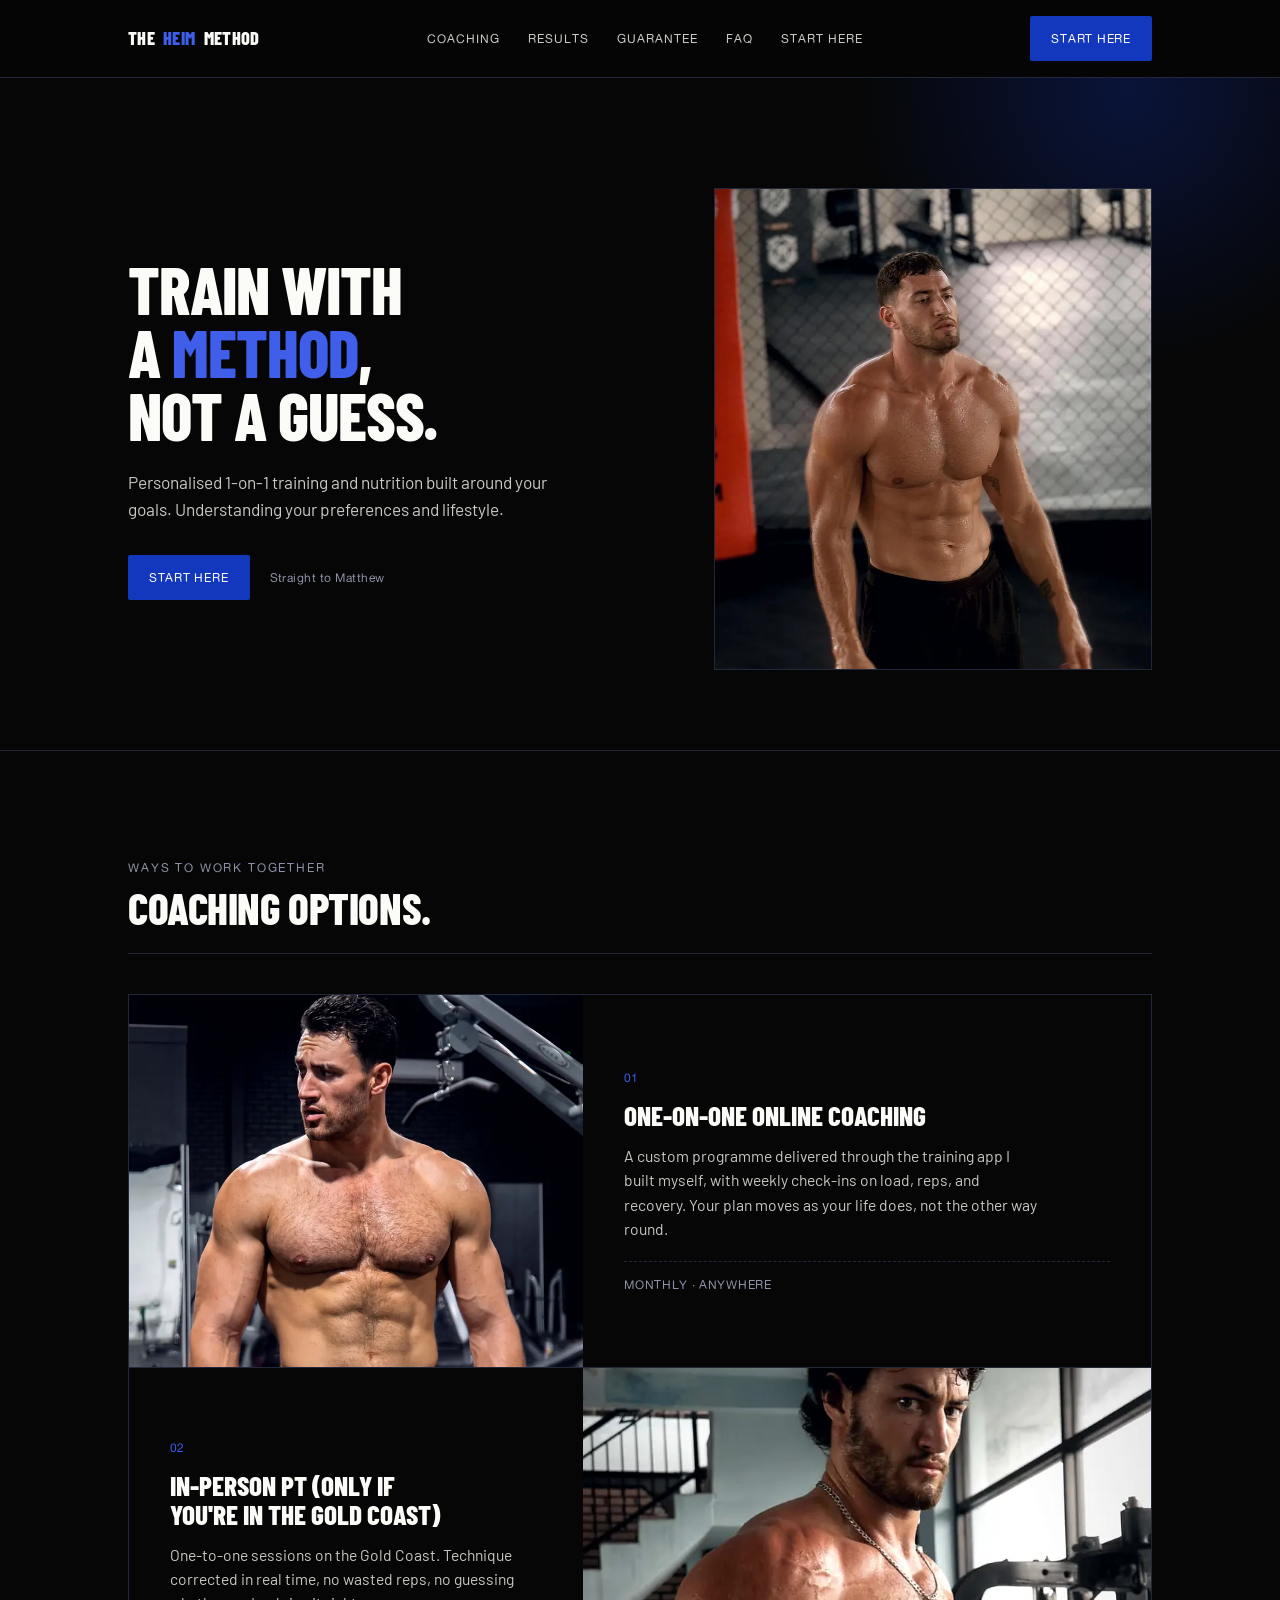
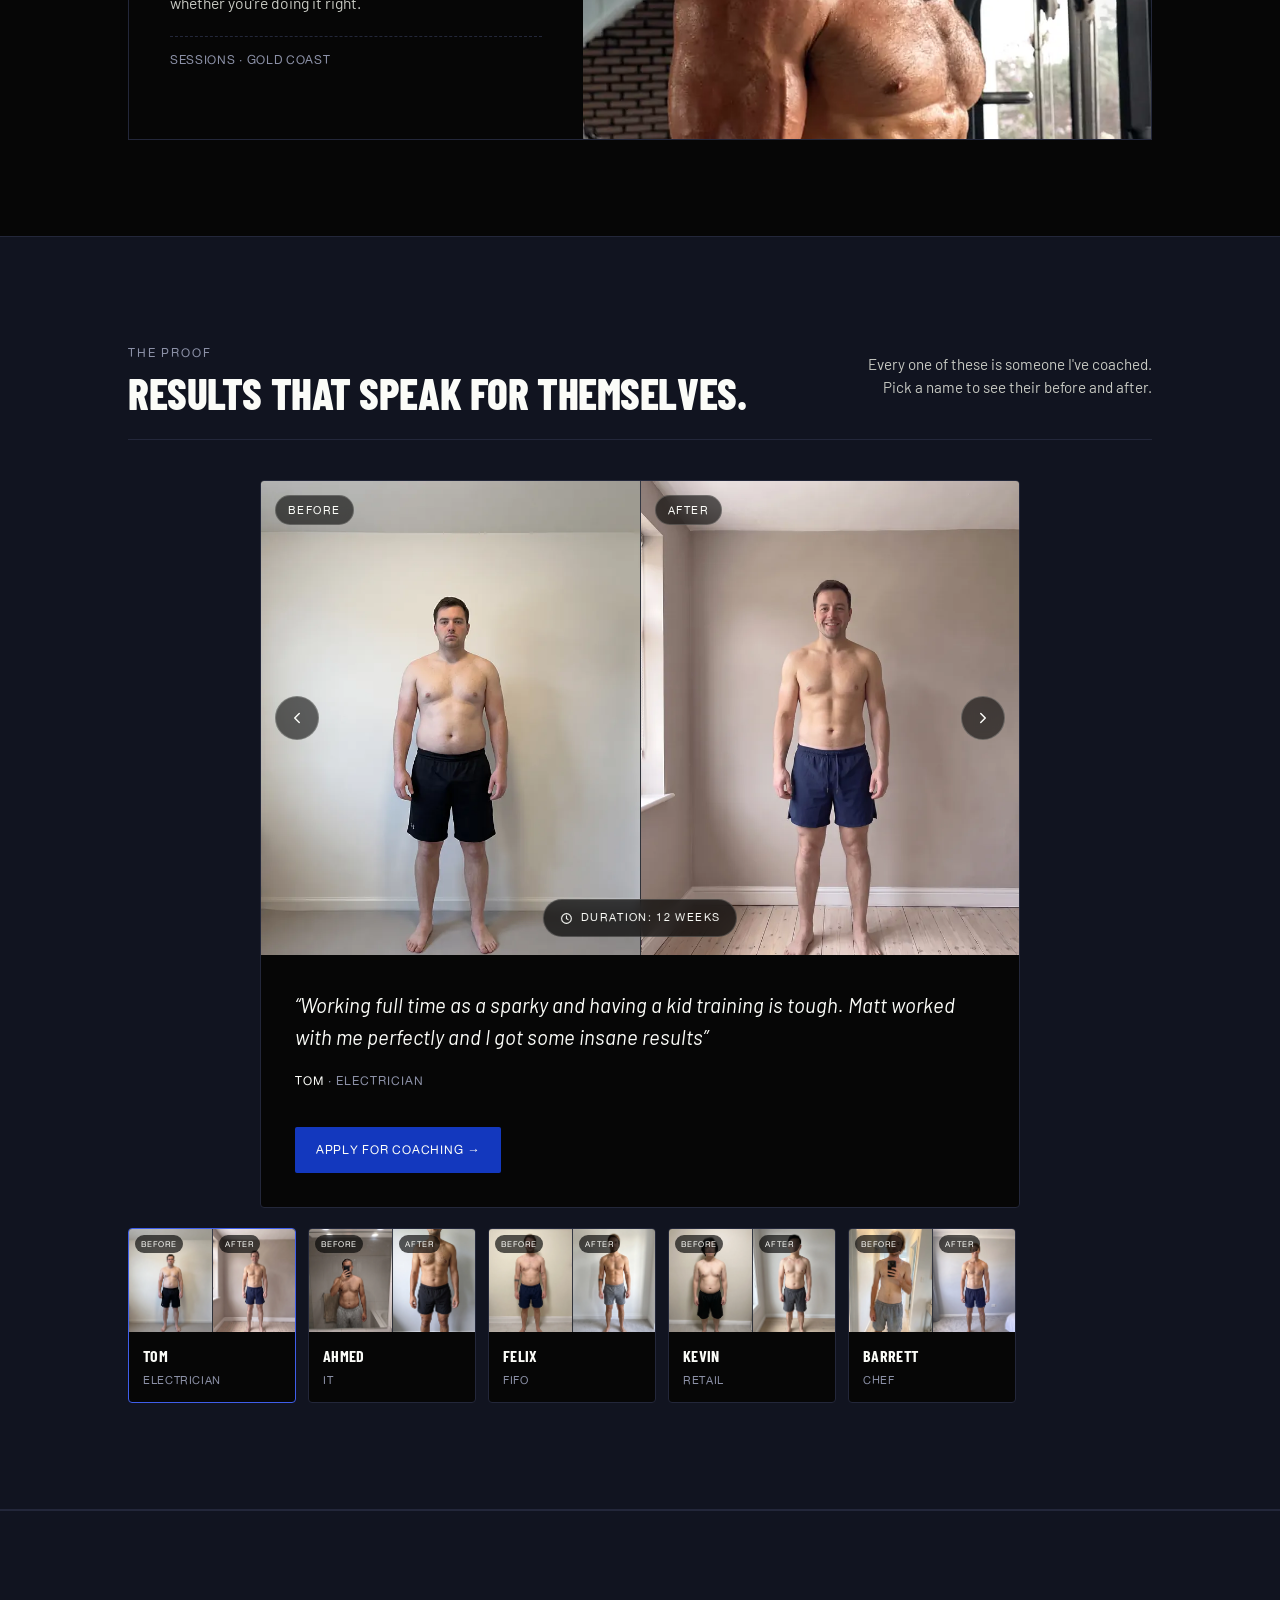
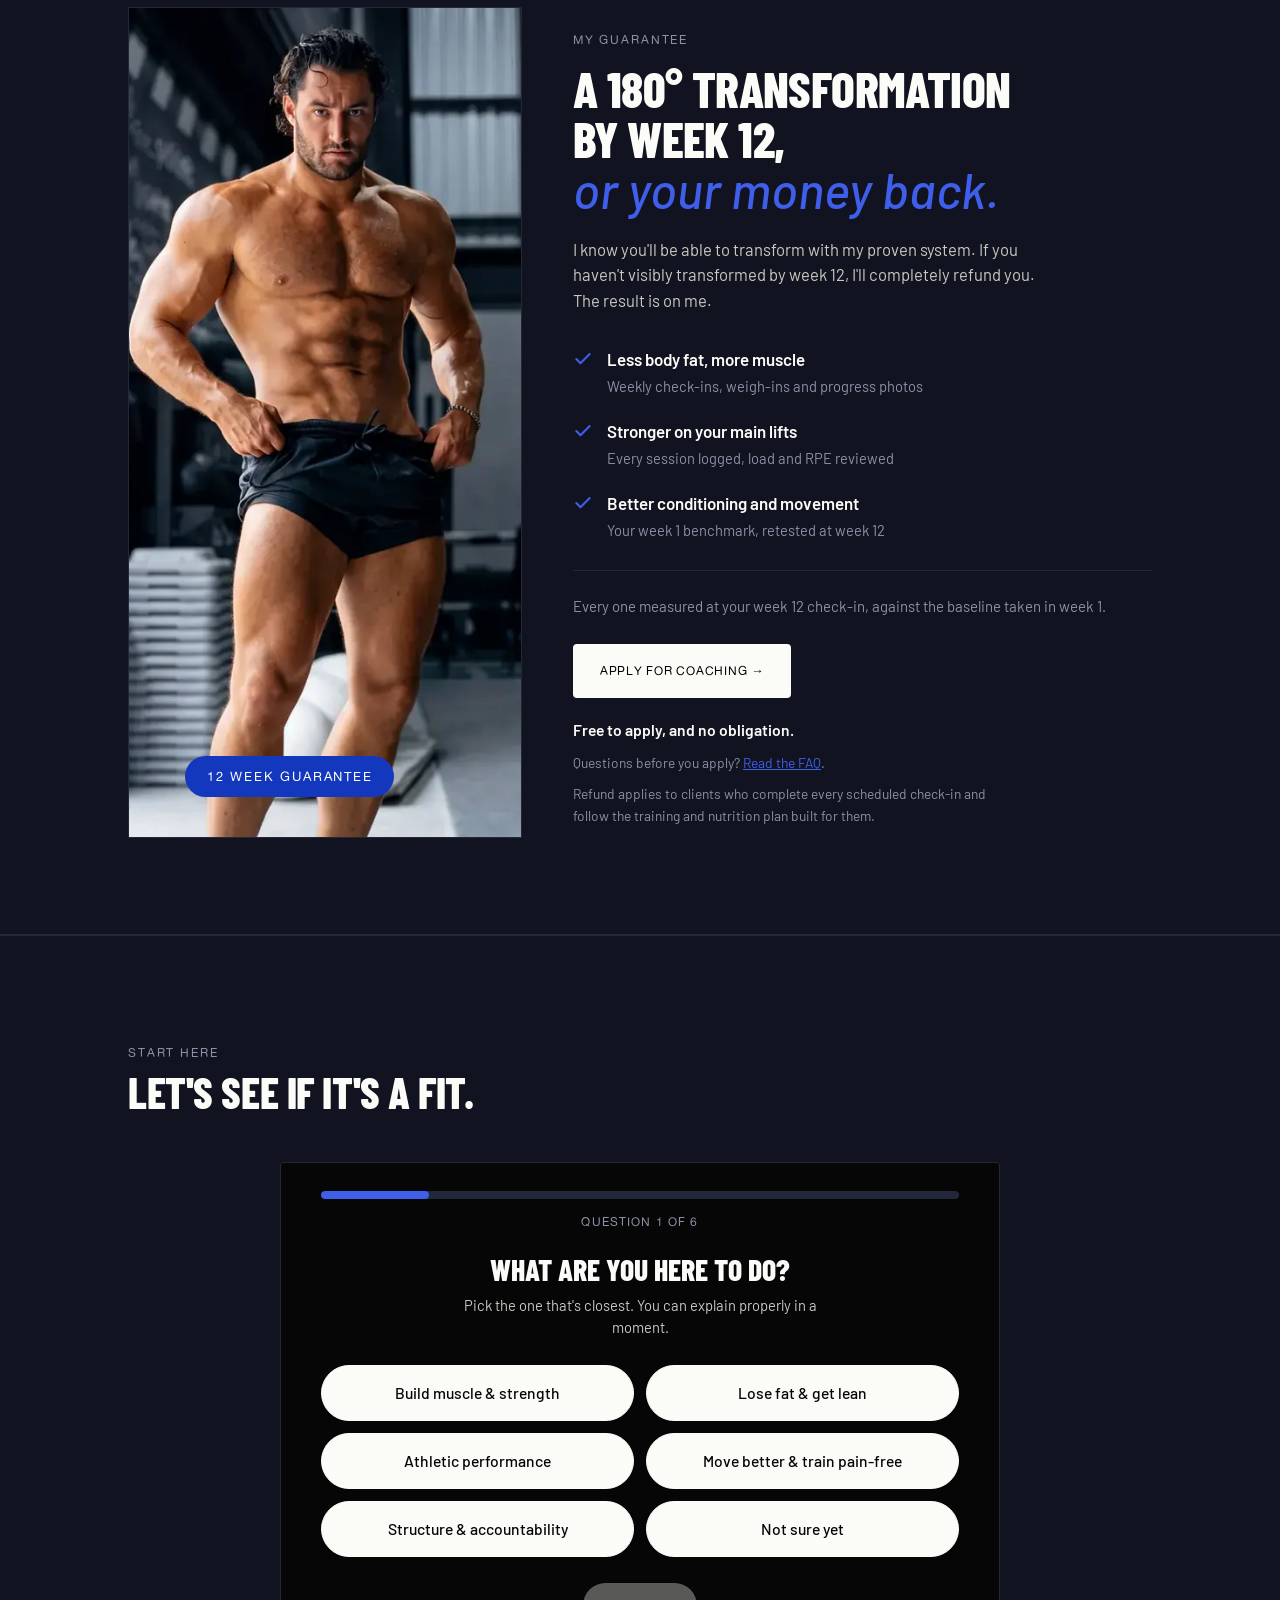
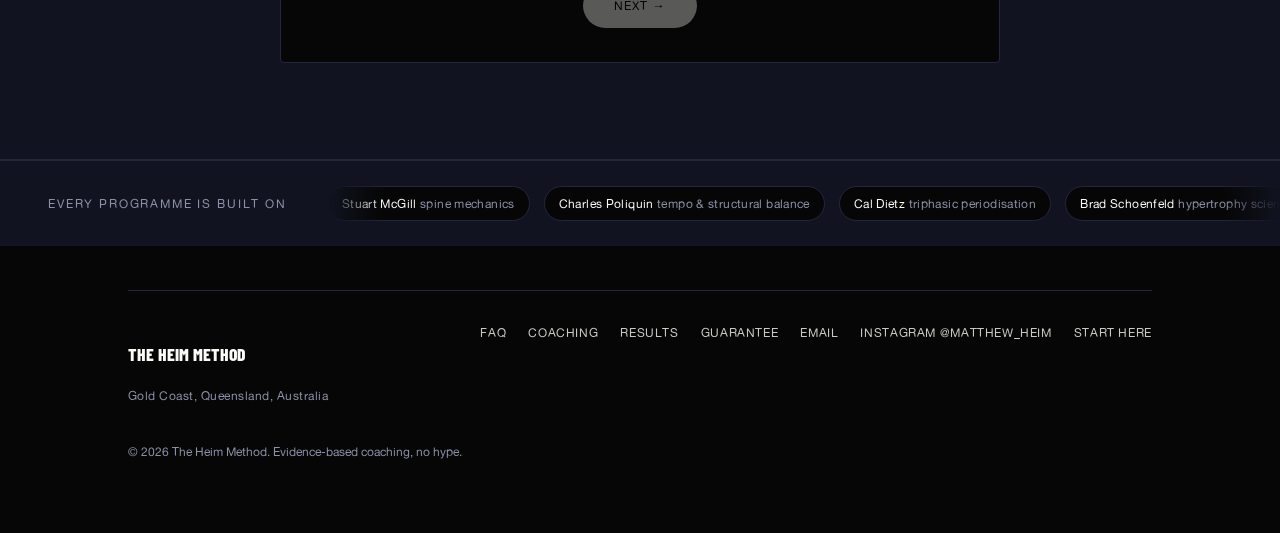
==== index.html @ b7968f66 "Rewrite the results section note in plainer language" ====
<!doctype html>
<html lang="en-AU">
<head>
<meta charset="utf-8">
<meta name="viewport" content="width=device-width, initial-scale=1">
<title>The Heim Method | Evidence-Based Coaching, Gold Coast</title>
<meta name="description" content="Evidence-based online and in-person personal training with Matthew Heim in Gold Coast, Queensland. Coaching for Australia and New Zealand. One-on-one coaching, in-person PT, and standalone training programmes.">
<meta name="color-scheme" content="dark">
<link rel="preconnect" href="https://fonts.googleapis.com">
<link rel="preconnect" href="https://fonts.gstatic.com" crossorigin>
<link href="https://fonts.googleapis.com/css2?family=Barlow:ital,wght@0,400;0,500;0,600;1,400;1,500&family=Barlow+Condensed:wght@600;700;800&display=swap" rel="stylesheet">
<link rel="preload" href="fonts/AlteHaasGrotesk-Regular.woff2" as="font" type="font/woff2" crossorigin>
<link rel="stylesheet" href="styles.css?v=3">
</head>
<body>

<header class="site-header">
  <div class="wrap">
    <a class="brand" href="#top">THE <span class="dot">HEIM</span> METHOD</a>
    <nav class="primary-nav">
      <a href="#coaching">Coaching</a>
      <a href="#results">Results</a>
      <a href="#guarantee">Guarantee</a>
      <a href="faq.html">FAQ</a>
      <a href="#start-here">Start Here</a>
    </nav>
    <a class="btn btn-primary header-cta" href="#start-here">Start Here</a>
  </div>
</header>

<main id="top">

  <section class="hero">
    <div class="wrap hero-grid">
      <div class="hero-copy">
        <h1>Train with a <em>method</em>, not a guess.</h1>
        <p class="hero-sub">Personalised 1-on-1 training and nutrition built around your goals. Understanding your preferences and lifestyle.</p>
        <div class="hero-actions">
          <a class="btn btn-primary" href="#start-here">Start Here</a>
          <span class="hero-meta">Straight to Matthew</span>
        </div>
      </div>
      <div class="hero-media">
        <picture>
          <source media="(max-width:860px)" srcset="img/shot1-tall.webp">
          <img src="img/shot1-wide.webp" alt="Matthew Heim standing inside the MMA cage at his Gold Coast gym" width="1600" height="900" fetchpriority="high">
        </picture>
      </div>
    </div>
  </section>

  <section id="coaching">
    <div class="wrap">
      <div class="section-head">
        <div>
          <p class="eyebrow">Ways to work together</p>
          <h2>Coaching options.</h2>
        </div>
      </div>
      <div class="split-rows">
        <article class="split">
          <div class="split-media">
            <img src="img/shot3-portrait.webp" alt="Matthew Heim resting between sets beside a cable machine" width="760" height="950" loading="lazy">
          </div>
          <div class="split-copy">
            <span class="num">01</span>
            <h3>One-on-one online coaching</h3>
            <p>A custom programme delivered through the training app I built myself, with weekly check-ins on load, reps, and recovery. Your plan moves as your life does, not the other way round.</p>
            <span class="tag">Monthly · Anywhere</span>
          </div>
        </article>
        <article class="split flip">
          <div class="split-media">
            <img src="img/shot5-portrait.webp" alt="Matthew Heim holding a loaded EZ bar beside the gym window" width="760" height="950" loading="lazy">
          </div>
          <div class="split-copy">
            <span class="num">02</span>
            <h3>In-person PT (only if you're in the Gold Coast)</h3>
            <p>One-to-one sessions on the Gold Coast. Technique corrected in real time, no wasted reps, no guessing whether you're doing it right.</p>
            <span class="tag">Sessions · Gold Coast</span>
          </div>
        </article>
      </div>
    </div>
  </section>

  <section class="results" id="results">
    <div class="wrap">
      <div class="section-head">
        <div>
          <p class="eyebrow">The proof</p>
          <h2>Results that speak for themselves.</h2>
        </div>
        <p class="section-note">Every one of these is someone I've coached. Pick a name to see their before and after.</p>
      </div>

      <div class="transform-shell">
        <div class="ba-stage">
          <button type="button" class="carousel-btn prev" id="tPrev" aria-label="Previous client">
            <svg viewBox="0 0 24 24" fill="none" stroke="currentColor" stroke-width="2" stroke-linecap="round" stroke-linejoin="round" aria-hidden="true"><polyline points="15 18 9 12 15 6"></polyline></svg>
          </button>
          <div class="ba-pair">
            <div class="ba-half">
              <span class="ba-label">Before</span>
              <img id="tBefore" alt="" hidden>
              <div class="ba-empty" id="tBeforeEmpty"><strong>Before</strong><span>Photo to be added</span></div>
            </div>
            <div class="ba-half">
              <span class="ba-label">After</span>
              <img id="tAfter" alt="" hidden>
              <div class="ba-empty" id="tAfterEmpty"><strong>After</strong><span>Photo to be added</span></div>
            </div>
          </div>
          <span class="duration-pill" id="tDuration">
            <svg viewBox="0 0 24 24" fill="none" stroke="currentColor" stroke-width="2" stroke-linecap="round" stroke-linejoin="round" aria-hidden="true"><circle cx="12" cy="12" r="9"></circle><polyline points="12 7 12 12 15 14"></polyline></svg>
            <span id="tDurationText">Duration:</span>
          </span>
          <button type="button" class="carousel-btn next" id="tNext" aria-label="Next client">
            <svg viewBox="0 0 24 24" fill="none" stroke="currentColor" stroke-width="2" stroke-linecap="round" stroke-linejoin="round" aria-hidden="true"><polyline points="9 18 15 12 9 6"></polyline></svg>
          </button>
        </div>
        <div class="transform-body">
          <p class="transform-quote" id="tQuote">Client testimonial to be added.</p>
          <p class="transform-attr" id="tAttr"><b>Client name</b> · Occupation</p>
          <a class="btn btn-primary" href="#start-here">Apply for coaching →</a>
        </div>
      </div>

      <div class="thumb-strip" id="thumbStrip" role="tablist" aria-label="Client transformations"></div>
    </div>
  </section>

  <section class="guarantee" id="guarantee">
    <div class="wrap">
      <div class="split g-split">
      <div class="split-media g-media">
        <img src="img/shot4-portrait.webp" alt="Matthew Heim on the training floor of a warehouse gym" width="760" height="950" loading="lazy">
        <span class="band-pill">12 Week Guarantee</span>
      </div>
      <div class="g-inner">
        <p class="eyebrow">My guarantee</p>
        <h2 class="g-head">A 180° transformation by week 12,<br><em>or your money back.</em></h2>
        <p class="g-body">I know you'll be able to transform with my proven system. If you haven't visibly transformed by week 12, I'll completely refund you. The result is on me.</p>

        <ul class="tick-list">
          <li>
            <svg viewBox="0 0 24 24" fill="none" stroke="currentColor" stroke-width="2.5" stroke-linecap="round" stroke-linejoin="round" aria-hidden="true"><polyline points="20 6 9 17 4 12"></polyline></svg>
            <div>
              <strong>Less body fat, more muscle</strong>
              <span>Weekly check-ins, weigh-ins and progress photos</span>
            </div>
          </li>
          <li>
            <svg viewBox="0 0 24 24" fill="none" stroke="currentColor" stroke-width="2.5" stroke-linecap="round" stroke-linejoin="round" aria-hidden="true"><polyline points="20 6 9 17 4 12"></polyline></svg>
            <div>
              <strong>Stronger on your main lifts</strong>
              <span>Every session logged, load and RPE reviewed</span>
            </div>
          </li>
          <li>
            <svg viewBox="0 0 24 24" fill="none" stroke="currentColor" stroke-width="2.5" stroke-linecap="round" stroke-linejoin="round" aria-hidden="true"><polyline points="20 6 9 17 4 12"></polyline></svg>
            <div>
              <strong>Better conditioning and movement</strong>
              <span>Your week 1 benchmark, retested at week 12</span>
            </div>
          </li>
        </ul>

        <p class="g-note">Every one measured at your week 12 check-in, against the baseline taken in week 1.</p>

        <a class="btn g-cta" href="#start-here">Apply for coaching →</a>

        <p class="g-free">Free to apply, and no obligation.</p>
        <p class="g-fine">Questions before you apply? <a href="faq.html" style="color:var(--blue-bright);">Read the FAQ</a>.</p>
        <p class="g-fine">Refund applies to clients who complete every scheduled check-in and follow the training and nutrition plan built for them.</p>
      </div>
      </div>
    </div>
  </section>

  <section class="intake" id="start-here">
    <div class="wrap">
      <div class="section-head" style="border-bottom:none;margin-bottom:24px;">
        <div>
          <p class="eyebrow">Start Here</p>
          <h2>Let's see if it's a fit.</h2>
        </div>
      </div>

      <div class="funnel-shell">
        <div class="funnel-top">
          <div class="funnel-bar"><i id="funnelBar"></i></div>
          <p class="funnel-count" id="funnelCount">Question 1 of 6</p>
        </div>

        <form id="intake-form" novalidate>

          <div class="fstep" data-step="1">
            <h3>What are you here to do?</h3>
            <p class="hint">Pick the one that's closest. You can explain properly in a moment.</p>
            <div class="opt-grid">
              <label class="opt"><input type="radio" name="Goal" value="Build muscle &amp; strength" required><span>Build muscle &amp; strength</span></label>
              <label class="opt"><input type="radio" name="Goal" value="Lose fat &amp; get lean"><span>Lose fat &amp; get lean</span></label>
              <label class="opt"><input type="radio" name="Goal" value="Athletic performance (MMA, BJJ, sport)"><span>Athletic performance</span></label>
              <label class="opt"><input type="radio" name="Goal" value="Move better &amp; train pain-free"><span>Move better &amp; train pain-free</span></label>
              <label class="opt"><input type="radio" name="Goal" value="Structure &amp; accountability"><span>Structure &amp; accountability</span></label>
              <label class="opt"><input type="radio" name="Goal" value="Not sure yet"><span>Not sure yet</span></label>
            </div>
          </div>

          <div class="fstep" data-step="2" hidden>
            <h3>How old are you?</h3>
            <p class="hint">This changes how recovery and load progression get programmed.</p>
            <div class="opt-grid">
              <label class="opt"><input type="radio" name="Age" value="18-25" required><span>18-25</span></label>
              <label class="opt"><input type="radio" name="Age" value="25-34"><span>25-34</span></label>
              <label class="opt"><input type="radio" name="Age" value="35+"><span>35+</span></label>
            </div>
          </div>

          <div class="fstep" data-step="3" hidden>
            <h3>How do you identify?</h3>
            <p class="hint">Used for programming and nutrition targets only.</p>
            <div class="opt-grid">
              <label class="opt"><input type="radio" name="Identify" value="Male" required><span>Male</span></label>
              <label class="opt"><input type="radio" name="Identify" value="Female"><span>Female</span></label>
              <label class="opt"><input type="radio" name="Identify" value="Prefer not to say"><span>Prefer not to say</span></label>
            </div>
          </div>


          <div class="fstep" data-step="4" hidden>
            <h3>How many days a week can you realistically train?</h3>
            <p class="hint">Be honest, not aspirational. The programme gets built around this number.</p>
            <div class="opt-grid">
              <label class="opt"><input type="radio" name="Training days" value="2 days" required><span>2 days</span></label>
              <label class="opt"><input type="radio" name="Training days" value="3 days"><span>3 days</span></label>
              <label class="opt"><input type="radio" name="Training days" value="4 days"><span>4 days</span></label>
              <label class="opt"><input type="radio" name="Training days" value="5+ days"><span>5+ days</span></label>
            </div>
          </div>


          <div class="fstep" data-step="5" hidden>
            <h3>What are you ready to commit, and what might get in the way?</h3>
            <p class="hint">Optional. Skip it if you'd rather talk it through.</p>
            <textarea name="Commitment" id="commitment" placeholder="Time you can give it, what's derailed you before, work or family constraints."></textarea>
          </div>

          <div class="fstep" data-step="6" hidden>
            <h3>Where do I send it?</h3>
            <p class="hint">Straight to Matthew. Nowhere else, no list, no automation.</p>
            <div class="f-field">
              <label for="fullName">Full name</label>
              <input type="text" id="fullName" name="Full name" autocomplete="name" placeholder="Jane Smith" required>
            </div>
            <div class="f-field">
              <label for="email">Email</label>
              <input type="email" id="email" name="Email" autocomplete="email" placeholder="jane@email.com" required>
            </div>
            <div class="f-field">
              <label for="phone">Phone</label>
              <div class="phone-row">
                <select id="dialCode" name="Dial code" aria-label="Country dialling code">
                  <option value="+61" selected>🇦🇺 +61</option>
                  <option value="+64">🇳🇿 +64</option>
                  <option value="+other">Other</option>
                </select>
                <input type="tel" id="phone" name="Phone" autocomplete="tel" placeholder="4xx xxx xxx" required>
              </div>
            </div>
            <div class="f-field">
              <label for="country">Country</label>
              <select id="country" name="Country" required>
                <option value="Australia" selected>Australia</option>
                <option value="New Zealand">New Zealand</option>
                <option value="Other">Other</option>
              </select>
            </div>
            <div class="f-field">
              <label for="instagram">Instagram handle <span style="text-transform:none;letter-spacing:0;font-family:var(--font-body);">(optional)</span></label>
              <input type="text" id="instagram" name="Instagram" placeholder="@yourhandle">
            </div>
          </div>

          <div class="funnel-nav">
            <button type="button" class="fbtn fbtn-back" id="prevBtn" hidden>← Back</button>
            <button type="button" class="fbtn fbtn-next" id="nextBtn" disabled>Next →</button>
            <button type="submit" class="fbtn fbtn-next" id="submitBtn" hidden>Send application</button>
          </div>
        </form>

        <div id="confirm" hidden>
          <div class="confirm-box">
            <h3>Almost done.</h3>
            <p>Your email app should be opening now, addressed to Matthew with everything filled in, so just hit send. If nothing opened, copy your answers below and send them by email or Instagram DM instead.</p>
            <textarea id="confirmText" readonly></textarea>
            <a class="btn btn-primary" href="#" id="mailtoRetry">Open email app</a>
            <button type="button" class="btn btn-ghost" id="copyBtn">Copy answers</button>
            <span class="copy-status" id="copyStatus"></span>
          </div>
        </div>
      </div>
    </div>
  </section>

</main>

<div class="method-band" id="method">
  <div class="method-band-inner">
    <p class="eyebrow">Every programme is built on</p>
    <div class="marquee">
      <div class="marquee-track" id="marqueeTrack">
        <span class="pill">Stuart McGill <span>spine mechanics</span></span>
        <span class="pill">Charles Poliquin <span>tempo &amp; structural balance</span></span>
        <span class="pill">Cal Dietz <span>triphasic periodisation</span></span>
        <span class="pill">Brad Schoenfeld <span>hypertrophy science</span></span>
        <span class="pill">Mike Israetel <span>volume landmarks</span></span>
        <span class="pill">Eric Helms <span>RPE prescription</span></span>
        <span class="pill">Ben Patrick / ATG <span>knee &amp; joint health</span></span>
        <span class="pill">Zatsiorsky &amp; Bompa <span>periodisation theory</span></span>
      </div>
    </div>
  </div>
</div>

<footer>
  <div class="wrap">
    <div class="footer-grid">
      <div>
        <p class="footer-brand">The Heim Method</p>
        <p class="hero-meta" style="margin-top:8px;">Gold Coast, Queensland, Australia</p>
      </div>
      <div class="footer-links">
        <a href="faq.html">FAQ</a>
        <a href="#coaching">Coaching</a>
        <a href="#results">Results</a>
        <a href="#guarantee">Guarantee</a>
        <a href="mailto:theheimmethod@gmail.com">Email</a>
        <a href="https://instagram.com/matthew_heim" target="_blank" rel="noopener">Instagram @matthew_heim</a>
        <a href="#start-here">Start Here</a>
      </div>
    </div>
    <p class="footer-fine">© <span id="year"></span> The Heim Method. Evidence-based coaching, no hype.</p>
  </div>
</footer>

<script>
  document.getElementById('year').textContent = new Date().getFullYear();

  // duplicate marquee content once for a seamless loop
  (function(){
    var track = document.getElementById('marqueeTrack');
    if(track){ track.innerHTML += track.innerHTML; }
  })();

  /* ============================================================
     CLIENT TRANSFORMATIONS
     ------------------------------------------------------------
     To add a client: fill in the fields below.
       before / after : path to the image, e.g. "img/mitch-before.jpg"
       name           : first name
       role           : their occupation, e.g. "Electrician"
       duration       : e.g. "12 weeks"
       quote          : the client's own words (leave "" if none yet)
     Leave before/after as "" and the slot shows a placeholder.
     ============================================================ */
  // Real clients, real words. Quotes are reproduced exactly as each client gave them;
  // do not rewrite, tidy or embellish them.

  var CLIENTS = [
    { name:"Tom", role:"Electrician", duration:"12 weeks",
      quote:"Working full time as a sparky and having a kid training is tough. Matt worked with me perfectly and I got some insane results",
      before:"img/client1-before.webp", after:"img/client1-after.webp" },
    { name:"Ahmed", role:"IT", duration:"16 weeks",
      quote:"Being across the world didn't stop Matt from helping me achieve my results. The check in's were absolutely incredible and helped me so much",
      before:"img/client2-before.webp", after:"img/client2-after.webp" },
    { name:"Felix", role:"FIFO", duration:"8 weeks",
      quote:"I wanted to get ready for summer and even though I work in FIFO was able to transform enough that I'm proud of. Highly recommend",
      before:"img/client3-before.webp", after:"img/client3-after.webp" },
    { name:"Kevin", role:"Retail", duration:"12 weeks",
      quote:"Working with Matt was enjoyable and easy. He kept me on track with his daily check ins. Recommend him!",
      before:"img/client4-before.webp", after:"img/client4-after.webp" },
    { name:"Barrett", role:"Chef", duration:"24 weeks",
      quote:"I've never felt like someone could relate so well. At nearly 200cm, gaining weight for me was difficult. Matt knows this and helped plan my diet and training around this. The results speak for itself. AWESOME!",
      before:"img/client5-before.webp", after:"img/client5-after.webp" }
  ];

  (function(){
    var idx = 0;
    var beforeImg = document.getElementById('tBefore');
    var afterImg = document.getElementById('tAfter');
    var beforeEmpty = document.getElementById('tBeforeEmpty');
    var afterEmpty = document.getElementById('tAfterEmpty');
    var durationText = document.getElementById('tDurationText');
    var quoteEl = document.getElementById('tQuote');
    var attrEl = document.getElementById('tAttr');
    var strip = document.getElementById('thumbStrip');

    function setHalf(img, empty, src, alt){
      if(src){
        img.src = src; img.alt = alt; img.hidden = false; empty.hidden = true;
      } else {
        img.removeAttribute('src'); img.hidden = true; empty.hidden = false;
      }
    }

    var durationPill = document.getElementById('tDuration');

    function render(){
      var c = CLIENTS[idx];
      var who = c.name || ('Client ' + (idx + 1));
      var span = c.duration ? ' after ' + c.duration + ' of coaching' : ' after coaching';
      setHalf(beforeImg, beforeEmpty, c.before, who + ' before starting with The Heim Method');
      setHalf(afterImg, afterEmpty, c.after, who + span);

      // anything not filled in yet simply doesn't render
      durationPill.hidden = !c.duration;
      if(c.duration){ durationText.textContent = 'Duration: ' + c.duration; }

      quoteEl.hidden = !c.quote;
      if(c.quote){ quoteEl.textContent = '“' + c.quote + '”'; }

      attrEl.hidden = !(c.name || c.role);
      if(c.name || c.role){
        attrEl.innerHTML = c.name ? '<b>' + c.name + '</b>' + (c.role ? ' · ' + c.role : '') : c.role;
      }

      Array.prototype.forEach.call(strip.children, function(el, i){
        el.setAttribute('aria-selected', i === idx ? 'true' : 'false');
      });
    }

    function buildStrip(){
      CLIENTS.forEach(function(c, i){
        var b = document.createElement('button');
        b.type = 'button';
        b.className = 'thumb';
        b.setAttribute('role','tab');
        b.setAttribute('aria-selected', i === 0 ? 'true' : 'false');
        b.setAttribute('aria-label', 'See ' + (c.name || ('client ' + (i + 1))) + "'s before and after");
        var lazy = ' loading="lazy" width="700" height="875"';
        var beforeInner = c.before ? '<img src="' + c.before + '" alt=""' + lazy + '>' : '';
        var afterInner = c.after ? '<img src="' + c.after + '" alt=""' + lazy + '>' : '';
        b.innerHTML =
          '<div class="thumb-pair">' +
            '<div class="thumb-half"><span class="thumb-tag">Before</span>' + beforeInner + '</div>' +
            '<div class="thumb-half"><span class="thumb-tag">After</span>' + afterInner + '</div>' +
          '</div>' +
          '<div class="thumb-meta">' +
            '<div class="thumb-name">' + (c.name || String(i + 1).padStart(2, '0')) + '</div>' +
            (c.role ? '<div class="thumb-role">' + c.role + '</div>' : '') +
          '</div>';
        b.addEventListener('click', function(){ idx = i; render(); });
        strip.appendChild(b);
      });
    }

    document.getElementById('tPrev').addEventListener('click', function(){
      idx = (idx - 1 + CLIENTS.length) % CLIENTS.length; render();
    });
    document.getElementById('tNext').addEventListener('click', function(){
      idx = (idx + 1) % CLIENTS.length; render();
    });

    buildStrip();
    render();
  })();

  /* ---------------- multi-step funnel form ---------------- */
  var form = document.getElementById('intake-form');
  var steps = Array.prototype.slice.call(form.querySelectorAll('.fstep'));
  var totalSteps = steps.length;
  var current = 1;

  var prevBtn = document.getElementById('prevBtn');
  var nextBtn = document.getElementById('nextBtn');
  var submitBtn = document.getElementById('submitBtn');
  var bar = document.getElementById('funnelBar');
  var countEl = document.getElementById('funnelCount');

  function currentStepEl(){ return steps[current - 1]; }

  function stepAnswered(){
    var el = currentStepEl();
    var radios = el.querySelectorAll('input[type="radio"]');
    if(radios.length){
      return Array.prototype.some.call(radios, function(r){ return r.checked; });
    }
    var required = el.querySelectorAll('[required]');
    for(var i = 0; i < required.length; i++){
      if(!required[i].value.trim()) return false;
    }
    return true;
  }

  function syncButtons(){
    var ok = stepAnswered();
    nextBtn.disabled = !ok;
    submitBtn.disabled = !ok;
  }

  function renderStep(){
    steps.forEach(function(s){
      s.hidden = parseInt(s.getAttribute('data-step'), 10) !== current;
    });
    bar.style.width = Math.round((current / totalSteps) * 100) + '%';
    countEl.textContent = 'Question ' + current + ' of ' + totalSteps;
    prevBtn.hidden = current === 1;
    nextBtn.hidden = current === totalSteps;
    submitBtn.hidden = current !== totalSteps;
    syncButtons();
  }

  form.addEventListener('change', syncButtons);
  form.addEventListener('input', syncButtons);

  // the step animation needs to know which way we're travelling, so forward and
  // back enter from opposite sides instead of every step arriving identically
  function go(delta){
    form.classList.toggle('is-back', delta < 0);
    current += delta;
    renderStep();
  }

  nextBtn.addEventListener('click', function(){
    if(!stepAnswered()) return;
    if(current < totalSteps){ go(1); }
  });

  prevBtn.addEventListener('click', function(){
    if(current > 1){ go(-1); }
  });

  function buildSummary(){
    var fd = new FormData(form);
    var lines = [];
    fd.forEach(function(value, key){
      if(String(value).trim() === '') return;
      lines.push(key + ': ' + value);
    });
    return lines.join('\n');
  }

  function buildMailto(){
    var name = document.getElementById('fullName').value || 'New applicant';
    var subject = 'Start Here application: ' + name;
    var body = buildSummary();
    return 'mailto:theheimmethod@gmail.com?subject=' + encodeURIComponent(subject) + '&body=' + encodeURIComponent(body);
  }

  form.addEventListener('submit', function(e){
    e.preventDefault();
    if(!stepAnswered()) return;

    var mailtoUrl = buildMailto();
    document.getElementById('confirmText').value = buildSummary();
    document.getElementById('mailtoRetry').setAttribute('href', mailtoUrl);
    document.getElementById('confirm').hidden = false;
    window.location.href = mailtoUrl;
    document.getElementById('confirm').scrollIntoView({block:'start', behavior:'smooth'});
  });

  document.getElementById('copyBtn').addEventListener('click', function(){
    var status = document.getElementById('copyStatus');
    var text = document.getElementById('confirmText').value;
    if(navigator.clipboard && navigator.clipboard.writeText){
      navigator.clipboard.writeText(text).then(function(){
        status.textContent = 'Copied.';
      }).catch(function(){
        status.textContent = 'Select the text above and copy manually.';
      });
    } else {
      status.textContent = 'Select the text above and copy manually.';
    }
    setTimeout(function(){ status.textContent = ''; }, 4000);
  });

  renderStep();
</script>

</body>
</html>
---- styles.css ----
/* Alte Haas Grotesk carries every label, button and nav item on the site */
  @font-face{
    font-family:'Alte Haas Grotesk';
    src:url('fonts/AlteHaasGrotesk-Regular.woff2') format('woff2');
    font-weight:400;
    font-style:normal;
    font-display:swap;
  }

  :root{
    --ink:#060606;
    --card:#111420;
    --card-line:#23273a;
    --paper:#FBFCF8;
    --paper-dim:#c7c9c2;
    --blue:#1338BE;
    --blue-bright:#3f5eea;
    --red:#D21404;
    --mono-text:#8b90a6;
    --font-display:'Barlow Condensed',Impact,'Arial Narrow',sans-serif;
    --font-body:'Barlow','Helvetica Neue',Helvetica,Arial,sans-serif;
    /* still called --font-mono so every existing rule picks it up */
    --font-mono:'Alte Haas Grotesk','Helvetica Neue',Helvetica,Arial,sans-serif;
  }

  *,*::before,*::after{box-sizing:border-box;}
  [hidden]{display:none !important;}
  html{scroll-behavior:smooth;}
  @media (prefers-reduced-motion: reduce){
    html{scroll-behavior:auto;}
    *,*::before,*::after{animation-duration:0.01ms !important;animation-iteration-count:1 !important;transition-duration:0.01ms !important;}
  }
  /* the per-component accessibility overrides live at the END of this file,
     so they win the cascade against the component rules they are overriding */

  body{
    margin:0;
    background:var(--ink);
    color:var(--paper);
    font-family:var(--font-body);
    font-size:16px;
    line-height:1.55;
    -webkit-font-smoothing:antialiased;
  }

  img{max-width:100%;}

  h1,h2,h3{
    font-family:var(--font-display);
    text-transform:uppercase;
    font-weight:800;
    /* tracking and leading are set per size below, never one value for all of them:
       large display type reads too loose as it grows, small type needs the room back */
    letter-spacing:0;
    line-height:1.0;
    margin:0;
    text-wrap:balance;
  }
  /* large display: tighten as it grows */
  .hero h1{letter-spacing:-0.016em;line-height:0.96;}
  .g-head{letter-spacing:-0.012em;line-height:0.98;}
  .section-head h2{letter-spacing:-0.01em;line-height:0.99;}
  /* small headings: leave tracking alone and give the lines room to breathe */
  .split-copy h3,.card h3{letter-spacing:0;line-height:1.06;}
  .fstep h3{letter-spacing:0;line-height:1.1;}

  a{color:inherit;}

  .eyebrow{
    font-family:var(--font-mono);
    font-size:0.72rem;
    letter-spacing:0.16em;
    text-transform:uppercase;
    color:var(--mono-text);
  }

  .wrap{
    max-width:1120px;
    margin:0 auto;
    padding:0 clamp(20px,4vw,48px);
  }

  /* ---------- header ---------- */
  .site-header{
    position:sticky;
    top:0;
    z-index:50;
    background:rgba(6,6,6,0.86);
    backdrop-filter:blur(10px);
    border-bottom:1px solid var(--card-line);
  }
  .site-header .wrap{
    display:flex;
    align-items:center;
    justify-content:space-between;
    gap:16px;
    padding-top:16px;
    padding-bottom:16px;
  }
  .brand{
    display:flex;
    align-items:baseline;
    gap:8px;
    font-family:var(--font-display);
    font-weight:800;
    font-size:1.15rem;
    letter-spacing:0.02em;
    text-transform:uppercase;
    text-decoration:none;
    color:var(--paper);
  }
  /* logo accent matches the "METHOD" blue in the hero */
  .brand .dot{color:var(--blue-bright);}
  nav.primary-nav{
    display:flex;
    align-items:center;
    gap:28px;
  }
  nav.primary-nav a{
    font-family:var(--font-mono);
    font-size:0.78rem;
    letter-spacing:0.08em;
    text-transform:uppercase;
    text-decoration:none;
    color:var(--paper-dim);
    transition:color .15s ease;
  }
  nav.primary-nav a:hover,nav.primary-nav a:focus-visible{color:var(--paper);}
  .btn{
    font-family:var(--font-mono);
    font-size:0.78rem;
    letter-spacing:0.06em;
    text-transform:uppercase;
    text-decoration:none;
    display:inline-flex;
    align-items:center;
    gap:8px;
    border-radius:2px;
    cursor:pointer;
    border:1px solid transparent;
    transition:transform .12s ease, background .15s ease, border-color .15s ease, color .15s ease;
  }
  .btn:focus-visible{outline:2px solid var(--blue-bright);outline-offset:2px;}
  .btn-primary{
    background:var(--blue);
    color:var(--paper);
    padding:12px 20px;
  }
  .btn-primary:hover{background:var(--blue-bright);}
  .btn-primary:active{transform:translateY(1px);}
  .btn-ghost{
    background:transparent;
    color:var(--paper);
    border-color:var(--card-line);
    padding:11px 19px;
  }
  .btn-ghost:hover{border-color:var(--paper-dim);}
  .header-cta{display:inline-flex;}

  /* ---------- hero ---------- */
  .hero{
    padding:clamp(56px,9vw,110px) 0 clamp(48px,7vw,80px);
    border-bottom:1px solid var(--card-line);
    position:relative;
    overflow:hidden;
  }
  .hero::before{
    content:"";
    position:absolute;
    top:-40%;
    right:-10%;
    width:560px;
    height:560px;
    background:radial-gradient(circle,rgba(19,56,190,0.28) 0%,rgba(19,56,190,0) 70%);
    pointer-events:none;
  }
  .hero-grid{
    position:relative;
    display:grid;
    grid-template-columns:minmax(0,1fr) minmax(0,0.82fr);
    gap:clamp(28px,4vw,64px);
    align-items:center;
  }
  .hero-copy{min-width:0;}
  .hero-media{
    min-width:0;
    line-height:0;
    background:#000;
    border:1px solid var(--card-line);
    overflow:hidden;
  }
  .hero-media img{
    display:block;
    width:100%;
    height:clamp(320px,38vw,480px);
    object-fit:cover;
    object-position:center 22%;
  }
  .hero h1{
    font-size:clamp(2.6rem,5.2vw,4.1rem);
    max-width:14ch;
  }
  .hero h1 em{
    font-style:normal;
    color:var(--blue-bright);
  }
  .hero-sub{
    margin-top:22px;
    max-width:46ch;
    font-size:1.08rem;
    color:var(--paper-dim);
  }
  .hero-actions{
    margin-top:32px;
    display:flex;
    align-items:center;
    gap:20px;
    flex-wrap:wrap;
  }
  .hero-meta{
    font-family:var(--font-mono);
    font-size:0.78rem;
    color:var(--mono-text);
    letter-spacing:0.04em;
  }

  /* ---------- methodology marquee ---------- */
  /* sits above the footer now, so the hairline goes on top */
  .method-band{
    border-top:1px solid var(--card-line);
    padding:22px 0;
    background:var(--card);
    overflow:hidden;
  }
  .method-band-inner{
    display:flex;
    align-items:center;
    gap:40px;
  }
  .method-band .eyebrow{white-space:nowrap;padding-left:clamp(20px,4vw,48px);}
  .marquee{
    flex:1;
    overflow:hidden;
    -webkit-mask-image:linear-gradient(90deg,transparent,#000 6%,#000 94%,transparent);
    mask-image:linear-gradient(90deg,transparent,#000 6%,#000 94%,transparent);
  }
  .marquee-track{
    display:flex;
    width:max-content;
    gap:14px;
    animation:scroll-left 32s linear infinite;
  }
  @media (prefers-reduced-motion: reduce){
    .marquee-track{animation:none;flex-wrap:wrap;width:auto;}
  }
  @keyframes scroll-left{
    from{transform:translateX(0);}
    to{transform:translateX(-50%);}
  }
  .pill{
    font-family:var(--font-mono);
    font-size:0.78rem;
    letter-spacing:0.03em;
    white-space:nowrap;
    color:var(--paper);
    border:1px solid var(--card-line);
    padding:7px 14px;
    border-radius:999px;
    background:var(--ink);
  }
  .pill span{color:var(--mono-text);}

  /* ---------- section shell ---------- */
  section{padding:clamp(56px,8vw,96px) 0;}
  .section-head{
    display:flex;
    align-items:flex-end;
    justify-content:space-between;
    gap:24px;
    flex-wrap:wrap;
    margin-bottom:40px;
    border-bottom:1px solid var(--card-line);
    padding-bottom:24px;
  }
  .section-head h2{font-size:clamp(1.9rem,4vw,2.7rem);}
  .section-head .eyebrow{margin-bottom:10px;}
  .section-note{max-width:34ch;color:var(--paper-dim);font-size:0.95rem;text-align:right;}

  /* ---------- coaching cards ---------- */
  .cards{
    display:grid;
    grid-template-columns:repeat(3,minmax(0,1fr));
    gap:1px;
    background:var(--card-line);
    border:1px solid var(--card-line);
  }
  .card{
    background:var(--ink);
    padding:28px;
    display:flex;
    flex-direction:column;
    gap:14px;
  }
  /* section numbers match the FAQ's 01/02/03 blue */
  .card .num{font-family:var(--font-mono);font-size:0.78rem;color:var(--blue-bright);}
  .card h3{font-size:1.4rem;}
  .card p{color:var(--paper-dim);font-size:0.95rem;margin:0;}
  .card .tag{
    margin-top:auto;
    font-family:var(--font-mono);
    font-size:0.72rem;
    color:var(--mono-text);
    letter-spacing:0.06em;
    text-transform:uppercase;
    padding-top:14px;
    border-top:1px dashed var(--card-line);
  }

  /* ---------- split rows: image integrated beside copy ---------- */
  .split-rows{
    display:flex;
    flex-direction:column;
    gap:1px;
    background:var(--card-line);
    border:1px solid var(--card-line);
  }
  .split{
    display:grid;
    grid-template-columns:minmax(0,0.8fr) minmax(0,1fr);
    background:var(--ink);
  }
  /* alternate the photo to the right without changing source order */
  .split.flip .split-media{order:2;}
  .split-media{
    position:relative;
    line-height:0;
    background:#000;
    overflow:hidden;
  }
  .split-media img{
    display:block;
    width:100%;
    /* fixed band height keeps every row the same and stops photos dominating */
    height:clamp(280px,29vw,410px);
    object-fit:cover;
    object-position:center 20%;
  }
  .split-copy{
    padding:clamp(26px,3.2vw,44px);
    display:flex;
    flex-direction:column;
    gap:14px;
    justify-content:center;
  }
  .split-media img.pos-mid{object-position:center 42%;}
  .split-copy .num{font-family:var(--font-mono);font-size:0.78rem;color:var(--blue-bright);}
  .split-copy h3{font-size:clamp(1.3rem,2.3vw,1.7rem);}
  .split-copy p{color:var(--paper-dim);font-size:0.98rem;margin:0;max-width:46ch;}
  .split-copy .tag{
    margin-top:6px;
    font-family:var(--font-mono);
    font-size:0.72rem;
    color:var(--mono-text);
    letter-spacing:0.06em;
    text-transform:uppercase;
    padding-top:14px;
    border-top:1px dashed var(--card-line);
  }

  /* guarantee split: photo column beside the full guarantee copy */
  .g-split{
    grid-template-columns:minmax(0,0.68fr) minmax(0,1fr);
    gap:clamp(28px,4vw,64px);
    background:transparent;
    align-items:stretch;
  }
  .g-media{border:1px solid var(--card-line);}
  .g-media{height:100%;}
  .g-media img{height:100%;min-height:clamp(320px,42vw,560px);object-position:center 16%;}
  .g-split .g-inner{max-width:none;padding:clamp(4px,1vw,12px) 0;}

  @media (max-width:860px){
    .split,.g-split{grid-template-columns:1fr;}
    .split.flip .split-media{order:0;}
    .split-media img{height:clamp(220px,52vw,320px);}
    .g-media img{height:auto;min-height:clamp(260px,62vw,380px);}
  }

  /* ---------- process ---------- */
  .process-list{
    list-style:none;
    margin:0;
    padding:0;
    display:grid;
    grid-template-columns:repeat(4,minmax(0,1fr));
    gap:24px;
  }
  .process-list li{
    border-left:2px solid var(--blue);
    padding-left:18px;
  }
  .process-list .step-no{
    font-family:var(--font-mono);
    color:var(--blue-bright);
    font-size:0.82rem;
    display:block;
    margin-bottom:8px;
  }
  .process-list h3{font-size:1.15rem;text-transform:none;letter-spacing:0;font-weight:600;font-family:var(--font-body);}
  .process-list p{color:var(--paper-dim);font-size:0.92rem;margin:8px 0 0;}

  /* ---------- results / transformations ---------- */
  .results{
    background:var(--card);
    border-top:1px solid var(--card-line);
    border-bottom:1px solid var(--card-line);
  }
  .results-intro{max-width:46ch;color:var(--paper-dim);font-size:1rem;margin:0;}

  .transform-shell{
    margin-top:40px;
    background:var(--ink);
    border:1px solid var(--card-line);
    border-radius:4px;
    overflow:hidden;
    max-width:760px;
    margin-left:auto;
    margin-right:auto;
  }

  /* the pair fills the card edge to edge; the shell width is what keeps it compact */
  .ba-stage{
    position:relative;
    background:#000;
    width:100%;
  }
  .ba-pair{
    display:grid;
    grid-template-columns:1fr 1fr;
  }
  .ba-half{
    position:relative;
    aspect-ratio:4/5;
    overflow:hidden;
    background:linear-gradient(160deg,#161a29 0%,#0c0e17 100%);
  }
  .ba-half img{
    width:100%;
    height:100%;
    object-fit:cover;
    display:block;
  }
  .ba-half + .ba-half{border-left:1px solid rgba(251,252,248,0.14);}
  .ba-label{
    position:absolute;
    top:14px;
    left:14px;
    font-family:var(--font-mono);
    font-size:0.66rem;
    letter-spacing:0.14em;
    text-transform:uppercase;
    color:var(--paper);
    background:rgba(6,6,6,0.62);
    backdrop-filter:blur(6px);
    padding:6px 12px;
    border-radius:999px;
    border:1px solid rgba(251,252,248,0.18);
  }
  .ba-empty{
    position:absolute;
    inset:0;
    display:flex;
    flex-direction:column;
    align-items:center;
    justify-content:center;
    gap:8px;
    text-align:center;
    padding:20px;
    color:var(--mono-text);
    font-family:var(--font-mono);
    font-size:0.72rem;
    letter-spacing:0.06em;
  }
  .ba-empty strong{
    display:block;
    font-family:var(--font-display);
    font-size:1.05rem;
    letter-spacing:0.04em;
    color:var(--paper-dim);
    text-transform:uppercase;
  }

  .duration-pill{
    position:absolute;
    left:50%;
    bottom:18px;
    transform:translateX(-50%);
    display:inline-flex;
    align-items:center;
    gap:8px;
    font-family:var(--font-mono);
    font-size:0.7rem;
    letter-spacing:0.12em;
    text-transform:uppercase;
    color:var(--paper);
    background:rgba(6,6,6,0.72);
    backdrop-filter:blur(6px);
    padding:9px 16px;
    border-radius:999px;
    border:1px solid rgba(251,252,248,0.18);
    white-space:nowrap;
  }
  .duration-pill svg{width:13px;height:13px;flex:none;}

  .carousel-btn{
    position:absolute;
    top:50%;
    transform:translateY(-50%);
    width:44px;
    height:44px;
    border-radius:50%;
    border:1px solid rgba(251,252,248,0.22);
    background:rgba(6,6,6,0.6);
    backdrop-filter:blur(6px);
    color:var(--paper);
    display:flex;
    align-items:center;
    justify-content:center;
    cursor:pointer;
    z-index:2;
    transition:background .15s ease, border-color .15s ease, transform .12s ease;
  }
  .carousel-btn:active{transform:translateY(-50%) scale(0.92);}
  /* ~8px of invisible hit padding so the tap target is bigger than the circle */
  .carousel-btn::after{content:"";position:absolute;inset:-8px;border-radius:50%;}
  .carousel-btn:hover{background:var(--blue);border-color:var(--blue);}
  .carousel-btn:focus-visible{outline:2px solid var(--blue-bright);outline-offset:2px;}
  .carousel-btn.prev{left:14px;}
  .carousel-btn.next{right:14px;}
  .carousel-btn svg{width:18px;height:18px;}

  .transform-body{padding:clamp(22px,4vw,34px);}
  .transform-quote{
    font-size:clamp(1.02rem,2.1vw,1.28rem);
    font-style:italic;
    line-height:1.6;
    color:var(--paper);
    margin:0;
    text-wrap:pretty;
  }
  .transform-attr{
    margin-top:18px;
    font-family:var(--font-mono);
    font-size:0.76rem;
    letter-spacing:0.08em;
    text-transform:uppercase;
    color:var(--mono-text);
  }
  .transform-attr b{color:var(--paper);font-weight:500;}
  .transform-body .btn{margin-top:24px;}

  .thumb-strip{
    display:flex;
    gap:12px;
    margin-top:20px;
    overflow-x:auto;
    padding-bottom:10px;
    scrollbar-width:thin;
    /* flick the strip and it lands on a card rather than stopping mid-thumbnail */
    scroll-snap-type:x proximity;
    -webkit-overflow-scrolling:touch;
    overscroll-behavior-x:contain;
  }
  .thumb{scroll-snap-align:start;}
  .thumb{
    flex:0 0 168px;
    background:var(--ink);
    border:1px solid var(--card-line);
    border-radius:4px;
    overflow:hidden;
    cursor:pointer;
    text-align:left;
    padding:0;
    color:inherit;
    font:inherit;
    transition:border-color .15s ease, transform .12s ease;
  }
  .thumb:active{transform:scale(0.985);}
  .thumb:hover{border-color:var(--paper-dim);}
  .thumb:focus-visible{outline:2px solid var(--blue-bright);outline-offset:2px;}
  .thumb[aria-selected="true"]{border-color:var(--blue-bright);}
  .thumb-pair{display:grid;grid-template-columns:1fr 1fr;position:relative;}
  .thumb-half{
    position:relative;
    aspect-ratio:4/5;
    overflow:hidden;
    background:linear-gradient(160deg,#161a29 0%,#0c0e17 100%);
  }
  .thumb-half img{width:100%;height:100%;object-fit:cover;display:block;}
  .thumb-half + .thumb-half{border-left:1px solid rgba(251,252,248,0.14);}
  .thumb-tag{
    position:absolute;
    top:6px;
    left:6px;
    font-family:var(--font-mono);
    font-size:0.52rem;
    letter-spacing:0.1em;
    text-transform:uppercase;
    color:var(--paper);
    background:rgba(6,6,6,0.66);
    padding:3px 6px;
    border-radius:999px;
  }
  .thumb-meta{padding:12px 14px 14px;}
  .thumb-name{font-family:var(--font-display);text-transform:uppercase;font-weight:700;font-size:1rem;letter-spacing:0.02em;}
  .thumb-role{font-family:var(--font-mono);font-size:0.66rem;letter-spacing:0.06em;color:var(--mono-text);text-transform:uppercase;margin-top:3px;}

  /* ---------- full-bleed photo bands ---------- */
  .photo-band{
    position:relative;
    width:100%;
    overflow:hidden;
    border-top:1px solid var(--card-line);
    border-bottom:1px solid var(--card-line);
    background:#000;
    line-height:0;
  }
  .photo-band img{
    display:block;
    width:100%;
    height:auto;
    max-height:min(68vh,600px);
    object-fit:cover;
    /* keep the subject's head in frame when the band crops */
    object-position:center 22%;
  }
  .photo-band::after{
    content:"";
    position:absolute;
    inset:0;
    background:linear-gradient(to bottom,rgba(6,6,6,0.30) 0%,rgba(6,6,6,0) 32%,rgba(6,6,6,0) 58%,rgba(6,6,6,0.62) 100%);
    pointer-events:none;
  }
  .band-pill{
    position:absolute;
    left:clamp(20px,5vw,56px);
    bottom:clamp(20px,4vw,40px);
    z-index:2;
    display:inline-flex;
    align-items:center;
    gap:10px;
    font-family:var(--font-mono);
    font-size:clamp(0.68rem,1.6vw,0.8rem);
    letter-spacing:0.14em;
    text-transform:uppercase;
    line-height:1;
    background:var(--blue);
    color:var(--paper);
    padding:14px 22px;
    border-radius:999px;
  }

  /* two-up portrait strip, sits flush under the coaching cards */
  .photo-duo{
    display:grid;
    grid-template-columns:1fr 1fr;
    gap:1px;
    background:var(--card-line);
    border:1px solid var(--card-line);
    border-top:none;
    line-height:0;
  }
  .photo-duo img{
    display:block;
    width:100%;
    /* fixed band height rather than 4:5, which stops the pair dominating the page */
    height:clamp(240px,30vw,400px);
    object-fit:cover;
    object-position:center 22%;
  }

  /* ---------- guarantee ---------- */
  .guarantee{
    background:var(--card);
    border-top:1px solid var(--card-line);
    border-bottom:1px solid var(--card-line);
  }
  .g-inner{max-width:640px;}
  .g-head{
    margin-top:14px;
    font-size:clamp(2rem,4.6vw,3.1rem);
    line-height:1.02;
  }
  .g-head em{
    font-style:italic;
    text-transform:none;
    font-family:var(--font-body);
    font-weight:500;
    color:var(--blue-bright);
    letter-spacing:0;
  }
  .g-body{
    margin-top:22px;
    color:var(--paper-dim);
    font-size:1.04rem;
    max-width:52ch;
  }

  .tick-list{
    list-style:none;
    margin:32px 0 0;
    padding:0;
    display:flex;
    flex-direction:column;
    gap:20px;
  }
  .tick-list li{
    display:flex;
    align-items:flex-start;
    gap:14px;
  }
  .tick-list svg{
    width:20px;
    height:20px;
    flex:none;
    margin-top:3px;
    color:var(--blue-bright);
  }
  .tick-list strong{
    display:block;
    font-weight:600;
    font-size:1.06rem;
    color:var(--paper);
  }
  .tick-list span{
    display:block;
    margin-top:3px;
    color:var(--mono-text);
    font-size:0.92rem;
  }

  .g-note{
    margin:28px 0 0;
    padding-top:24px;
    border-top:1px solid var(--card-line);
    color:var(--mono-text);
    font-size:0.94rem;
  }
  .g-cta{
    margin-top:26px;
    background:var(--paper);
    color:var(--ink);
    padding:16px 26px;
    border-radius:4px;
  }
  .g-cta:hover{background:var(--blue);color:var(--paper);}
  .g-free{
    margin:20px 0 0;
    font-weight:600;
    color:var(--paper);
    font-size:0.98rem;
  }
  .g-fine{
    margin:10px 0 0;
    color:var(--mono-text);
    font-size:0.86rem;
    max-width:56ch;
  }

  /* ---------- intake funnel ---------- */
  .intake{
    background:var(--card);
    border-top:1px solid var(--card-line);
    border-bottom:1px solid var(--card-line);
  }
  .funnel-shell{
    border:1px solid var(--card-line);
    background:var(--ink);
    max-width:720px;
    margin:0 auto;
    border-radius:4px;
    overflow:hidden;
  }
  .funnel-top{padding:28px clamp(20px,4vw,40px) 0;}
  .funnel-bar{
    height:8px;
    width:100%;
    background:var(--card-line);
    border-radius:999px;
    overflow:hidden;
  }
  .funnel-bar i{
    display:block;
    height:100%;
    width:12%;
    background:var(--blue-bright);
    border-radius:999px;
    transition:width .3s cubic-bezier(.4,0,.2,1);
  }
  .funnel-count{
    margin:14px 0 0;
    font-family:var(--font-mono);
    font-size:0.72rem;
    letter-spacing:0.1em;
    text-transform:uppercase;
    color:var(--mono-text);
    text-align:center;
  }

  form#intake-form{padding:22px clamp(20px,4vw,40px) 34px;}
  /* forward slides in from the right, Back slides in from the left, so the motion
     matches the direction of travel instead of every step arriving the same way */
  .fstep{animation:stepFwd .3s cubic-bezier(.22,.61,.36,1) both;}
  form.is-back .fstep{animation-name:stepBack;}
  @keyframes stepFwd{from{opacity:0;transform:translate3d(18px,0,0);}to{opacity:1;transform:none;}}
  @keyframes stepBack{from{opacity:0;transform:translate3d(-18px,0,0);}to{opacity:1;transform:none;}}
  .fstep h3{
    font-family:var(--font-display);
    text-transform:uppercase;
    font-size:clamp(1.35rem,3.2vw,1.85rem);
    font-weight:800;
    text-align:center;
    margin-bottom:8px;
  }
  .fstep .hint{
    color:var(--paper-dim);
    font-size:0.92rem;
    margin:0 auto 26px;
    text-align:center;
    max-width:46ch;
  }

  .opt-grid{
    display:grid;
    grid-template-columns:repeat(auto-fit,minmax(220px,1fr));
    gap:12px;
    margin-bottom:8px;
  }
  .opt-grid.one-col{grid-template-columns:1fr;}
  .opt{
    position:relative;
    display:block;
  }
  .opt input{
    position:absolute;
    inset:0;
    opacity:0;
    width:100%;
    height:100%;
    margin:0;
    cursor:pointer;
  }
  .opt span{
    display:flex;
    align-items:center;
    justify-content:center;
    text-align:center;
    min-height:56px;
    padding:12px 20px;
    background:var(--paper);
    color:var(--ink);
    border:1px solid var(--paper);
    border-radius:999px;
    font-size:0.98rem;
    font-weight:500;
    transition:background .15s ease, color .15s ease, border-color .15s ease, transform .12s ease;
  }
  .opt:hover span{transform:translateY(-1px);}
  .opt input:checked + span{
    background:var(--blue);
    border-color:var(--blue-bright);
    color:var(--paper);
  }
  .opt input:focus-visible + span{outline:2px solid var(--blue-bright);outline-offset:3px;}
  /* the press itself is the feedback, so it fires on pointer-down */
  .opt:active span{transform:scale(0.98);}

  .f-field{margin-bottom:14px;}
  .f-field label{
    display:block;
    font-family:var(--font-mono);
    font-size:0.7rem;
    letter-spacing:0.08em;
    text-transform:uppercase;
    color:var(--mono-text);
    margin-bottom:7px;
  }
  .funnel-shell input[type="text"],
  .funnel-shell input[type="email"],
  .funnel-shell input[type="tel"],
  .funnel-shell select,
  .funnel-shell textarea{
    width:100%;
    background:var(--paper);
    border:1px solid var(--paper);
    color:var(--ink);
    font-family:var(--font-body);
    font-size:1rem;
    padding:15px 16px;
    border-radius:10px;
    transition:border-color .15s ease, box-shadow .15s ease;
  }
  .funnel-shell textarea{resize:vertical;min-height:132px;border-radius:12px;}
  .funnel-shell input:focus-visible,
  .funnel-shell select:focus-visible,
  .funnel-shell textarea:focus-visible{
    outline:none;
    border-color:var(--blue-bright);
    box-shadow:0 0 0 3px rgba(63,94,234,0.28);
  }
  .funnel-shell input::placeholder,
  .funnel-shell textarea::placeholder{color:#8d9099;}
  .phone-row{display:flex;gap:10px;}
  .phone-row select{flex:0 0 132px;}
  .phone-row input{flex:1;}

  .funnel-nav{
    display:flex;
    justify-content:center;
    align-items:center;
    gap:12px;
    margin-top:26px;
  }
  .fbtn{
    font-family:var(--font-mono);
    font-size:0.78rem;
    letter-spacing:0.08em;
    text-transform:uppercase;
    padding:14px 30px;
    border-radius:999px;
    cursor:pointer;
    border:1px solid transparent;
    transition:background .15s ease, color .15s ease, border-color .15s ease, transform .12s ease;
  }
  .fbtn:focus-visible{outline:2px solid var(--blue-bright);outline-offset:2px;}
  .fbtn-back{background:transparent;color:var(--paper);border-color:var(--card-line);}
  .fbtn-back:hover{border-color:var(--paper-dim);}
  .fbtn-next{background:var(--paper);color:var(--ink);}
  .fbtn-next:hover:not(:disabled){background:var(--blue);color:var(--paper);}
  .fbtn-next:active:not(:disabled){transform:translateY(1px);}
  .fbtn-back:active{transform:translateY(1px);}
  .fbtn-next:disabled{opacity:0.34;cursor:not-allowed;}

  #confirm{padding:0 clamp(20px,4vw,40px) 36px;}
  #confirm .confirm-box{
    border:1px solid var(--blue-bright);
    background:rgba(19,56,190,0.1);
    padding:24px;
    border-radius:8px;
  }
  #confirm h3{font-family:var(--font-display);text-transform:uppercase;font-size:1.5rem;margin-bottom:10px;}
  #confirm p{color:var(--paper-dim);font-size:0.94rem;margin:0 0 16px;}
  #confirm textarea{
    width:100%;
    min-height:180px;
    background:var(--card);
    border:1px solid var(--card-line);
    color:var(--paper-dim);
    font-family:var(--font-mono);
    font-size:0.78rem;
    padding:14px;
    border-radius:8px;
    margin-bottom:14px;
  }
  .copy-status{font-family:var(--font-mono);font-size:0.75rem;color:var(--blue-bright);margin-left:12px;}

  /* ---------- personal message bar ---------- */
  .personal-msg{background:var(--blue);}
  .personal-msg .wrap{max-width:800px;text-align:center;}
  .personal-msg p{
    margin:0;
    color:var(--paper);
    font-size:clamp(1.05rem,2.4vw,1.3rem);
    line-height:1.6;
  }

  /* ---------- footer ---------- */
  footer{padding:44px 0 60px;}
  .footer-grid{
    display:flex;
    justify-content:space-between;
    align-items:flex-start;
    gap:24px;
    flex-wrap:wrap;
    padding-top:32px;
    border-top:1px solid var(--card-line);
  }
  .footer-brand{font-family:var(--font-display);text-transform:uppercase;font-size:1.1rem;font-weight:800;}
  .footer-links{display:flex;gap:22px;flex-wrap:wrap;}
  .footer-links a{
    font-family:var(--font-mono);
    font-size:0.78rem;
    letter-spacing:0.05em;
    text-transform:uppercase;
    text-decoration:none;
    color:var(--paper-dim);
  }
  .footer-links a:hover{color:var(--paper);}
  .footer-fine{
    font-family:var(--font-mono);
    font-size:0.72rem;
    color:var(--mono-text);
    margin-top:26px;
  }

  @media (max-width:860px){
    nav.primary-nav{display:none;}
    /* hero stacks: copy first, photo beneath it */
    .hero-grid{grid-template-columns:1fr;gap:28px;}
    .hero-media img{height:clamp(300px,64vw,420px);}
    .cards{grid-template-columns:1fr;}
    .process-list{grid-template-columns:1fr 1fr;}
    .carousel-btn{width:38px;height:38px;}
    .carousel-btn.prev{left:8px;}
    .carousel-btn.next{right:8px;}
  }
  @media (max-width:520px){
    .process-list{grid-template-columns:1fr;}
    .section-note{text-align:left;}
    .opt-grid{grid-template-columns:1fr;}
    .duration-pill{font-size:0.62rem;padding:7px 12px;}
    .thumb{flex:0 0 140px;}
  }


  /* ============================================================
     ACCESSIBILITY PREFERENCES
     Last in the file on purpose: these override component rules
     defined above, and equal-specificity rules are won by the later one.
     ============================================================ */

  @keyframes stepFade{from{opacity:0;}to{opacity:1;}}

  /* Reduced motion is not "no feedback", it is a gentler, non-vestibular
     equivalent: cross-fade instead of travel, and no snap-driven scrolling. */
  @media (prefers-reduced-motion: reduce){
    .fstep{animation:stepFade .2s ease both !important;}
    .thumb-strip{scroll-snap-type:none;}
    .opt:active span,.thumb:active,.carousel-btn:active{transform:none;}
  }

  /* Translucent surfaces become frosty and solid. */
  @media (prefers-reduced-transparency: reduce){
    .site-header{background:var(--ink);backdrop-filter:none;}
    .carousel-btn{background:var(--ink);backdrop-filter:none;}
    .duration-pill,.ba-label,.thumb-tag{backdrop-filter:none;}
  }

  /* Near-solid backgrounds with defined, contrasting edges. */
  @media (prefers-contrast: more){
    :root{--paper-dim:#e8eae4;--mono-text:#b9bed2;--card-line:#4a5068;}
    .site-header{background:var(--ink);backdrop-filter:none;}
    .carousel-btn{background:var(--ink);border-color:var(--paper);backdrop-filter:none;}
    .btn-ghost{border-color:var(--paper);}
    .tag{border-top-color:var(--card-line);}
  }
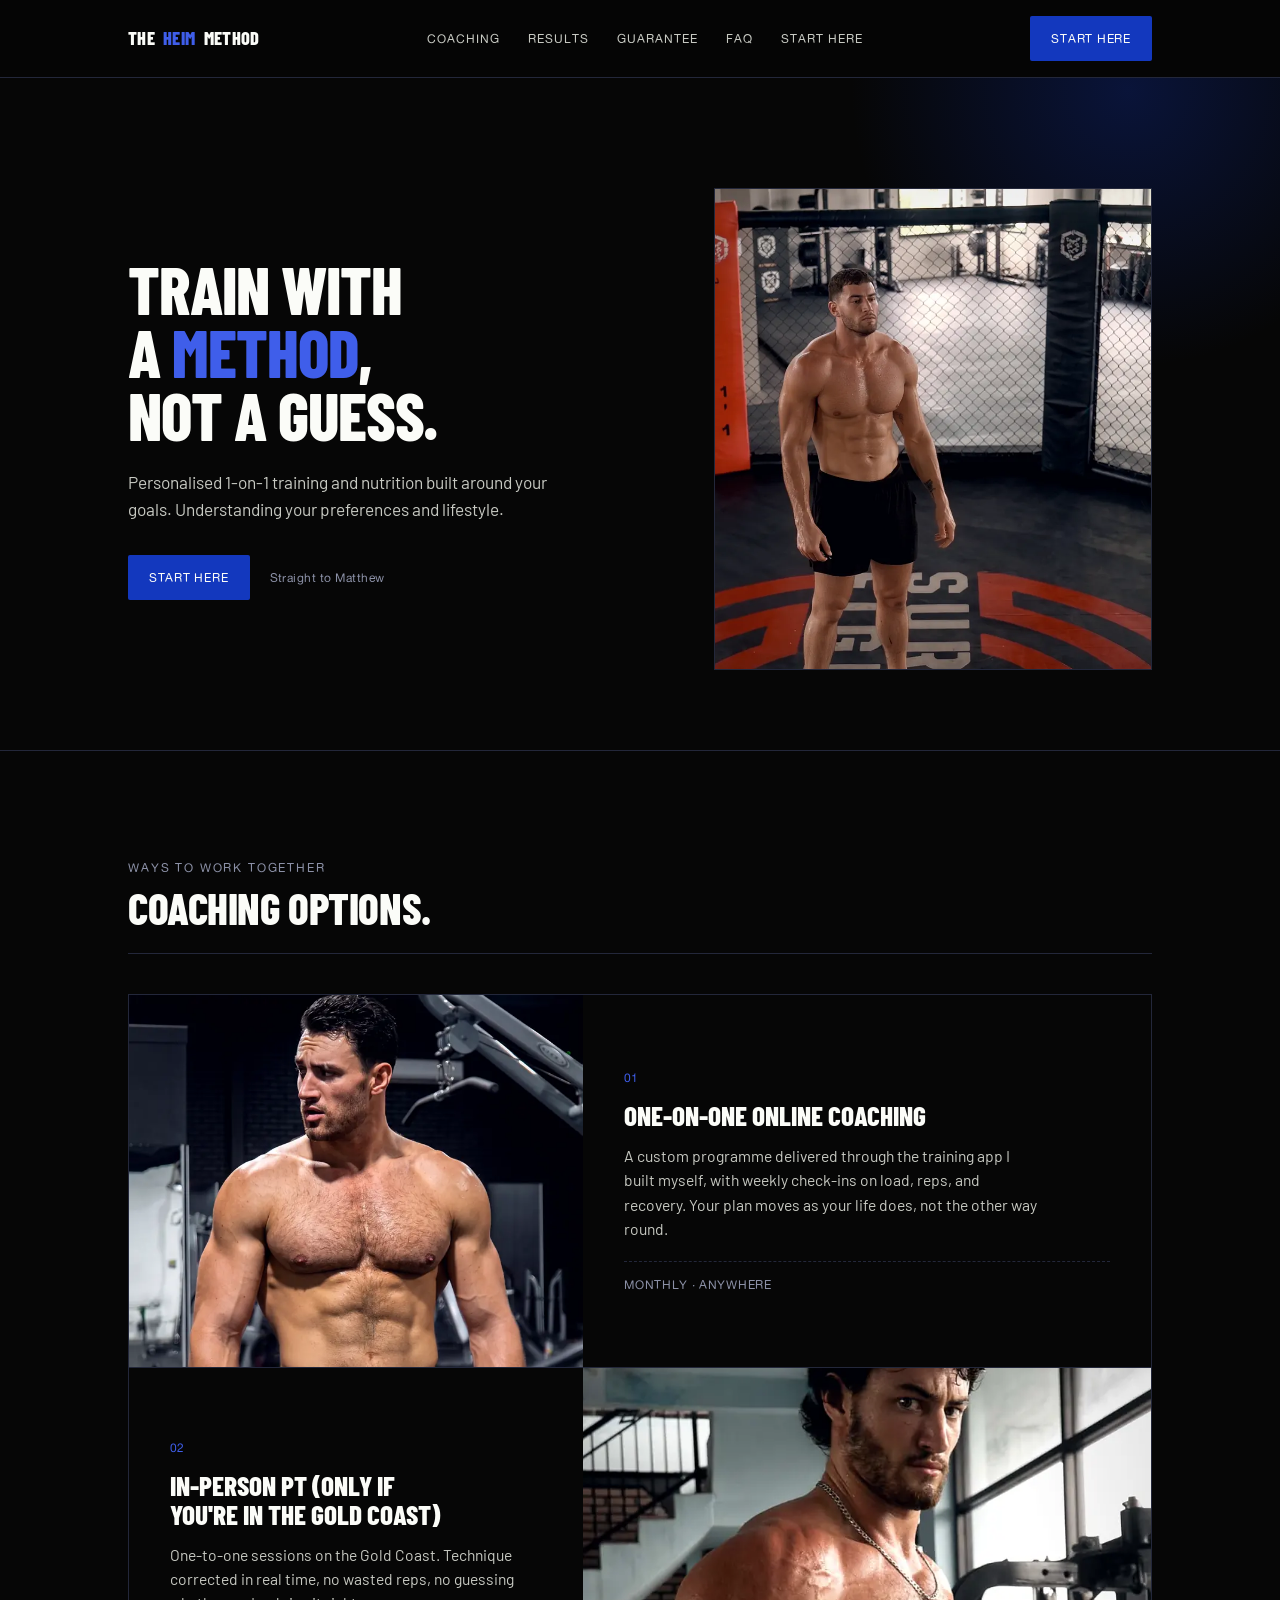
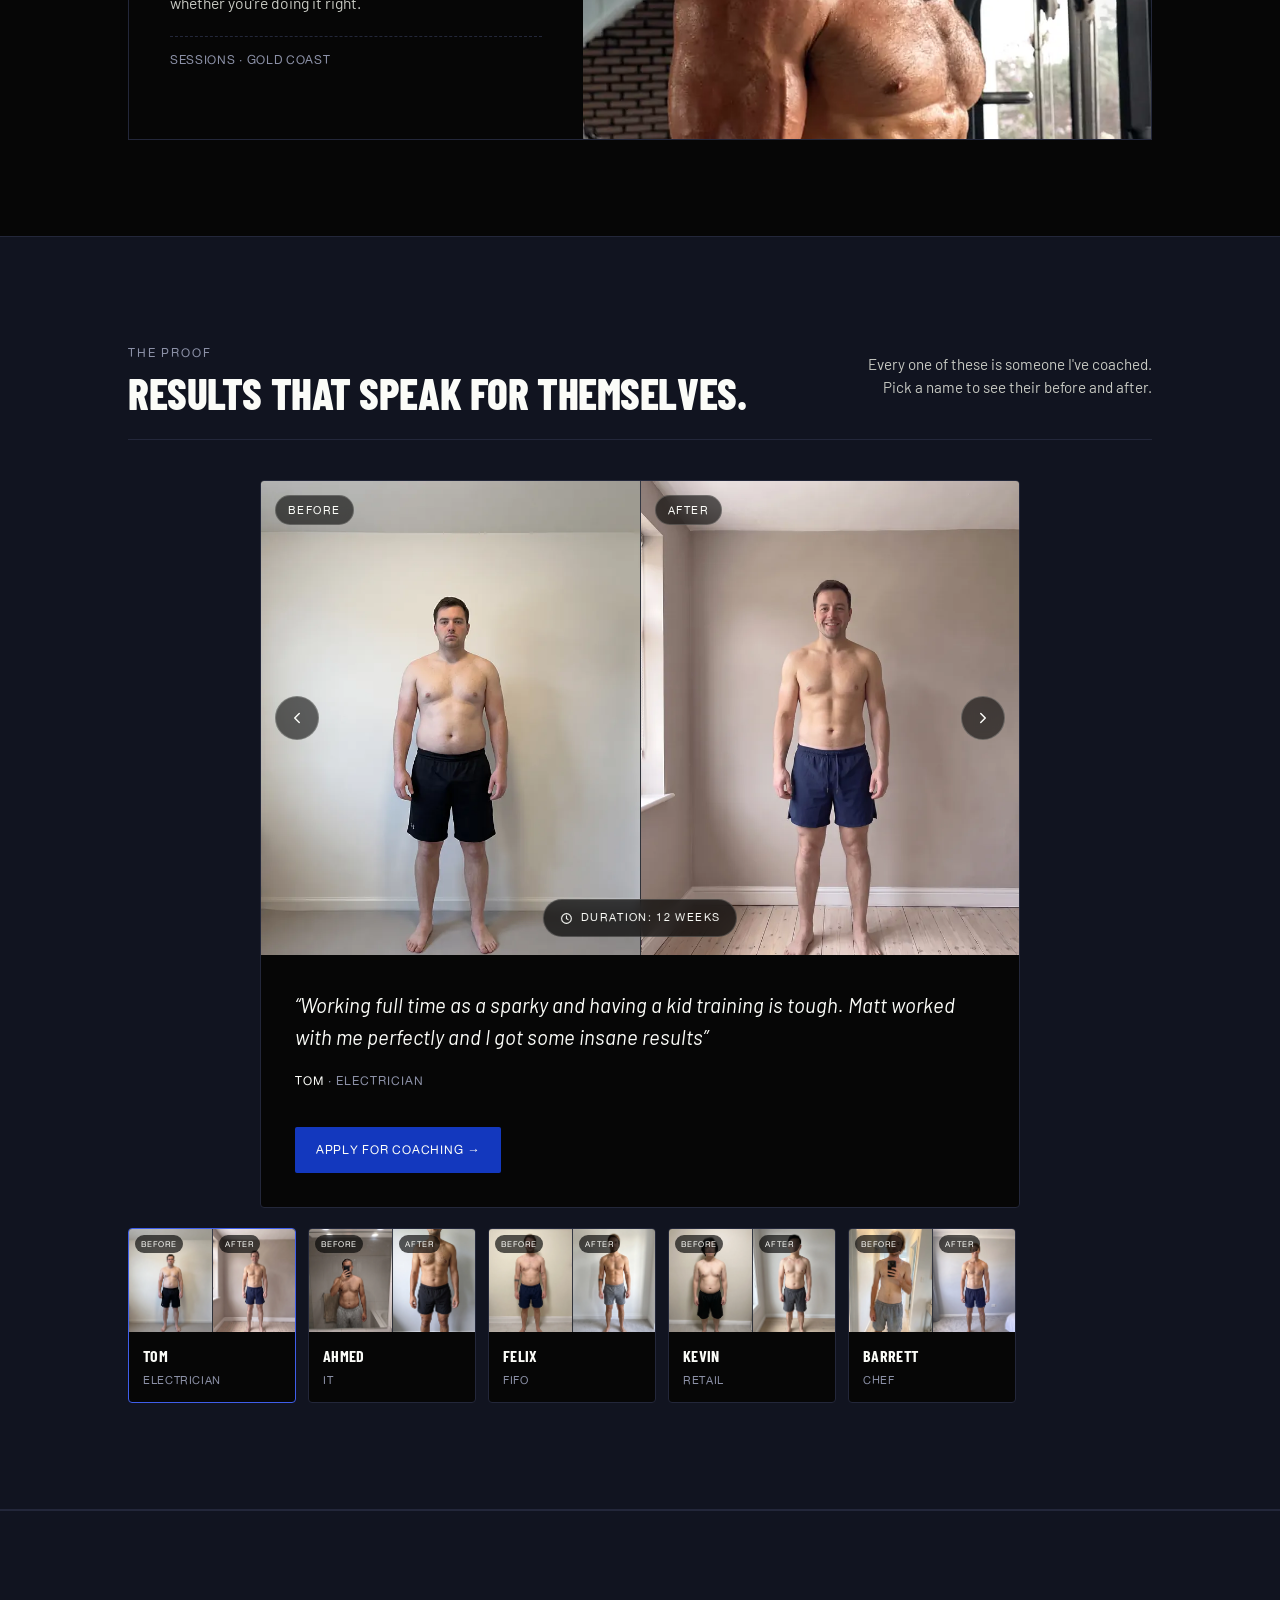
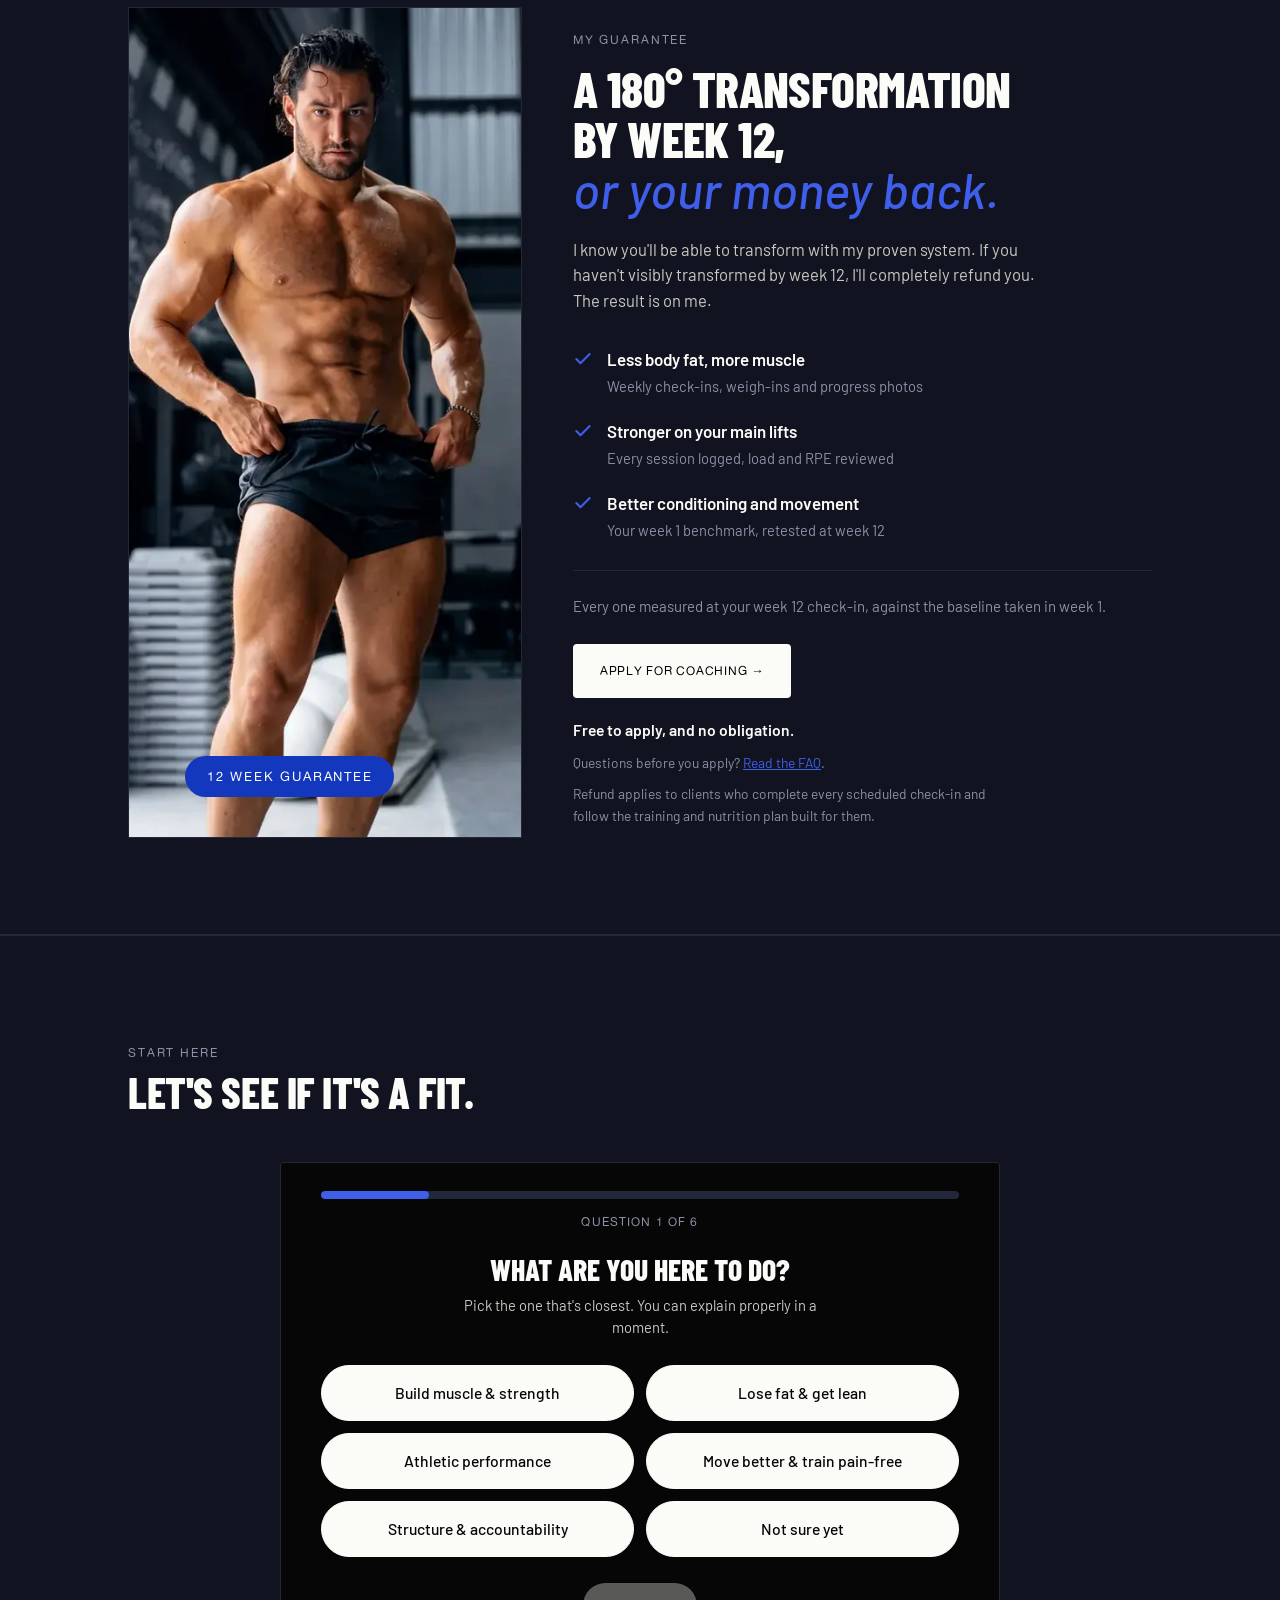
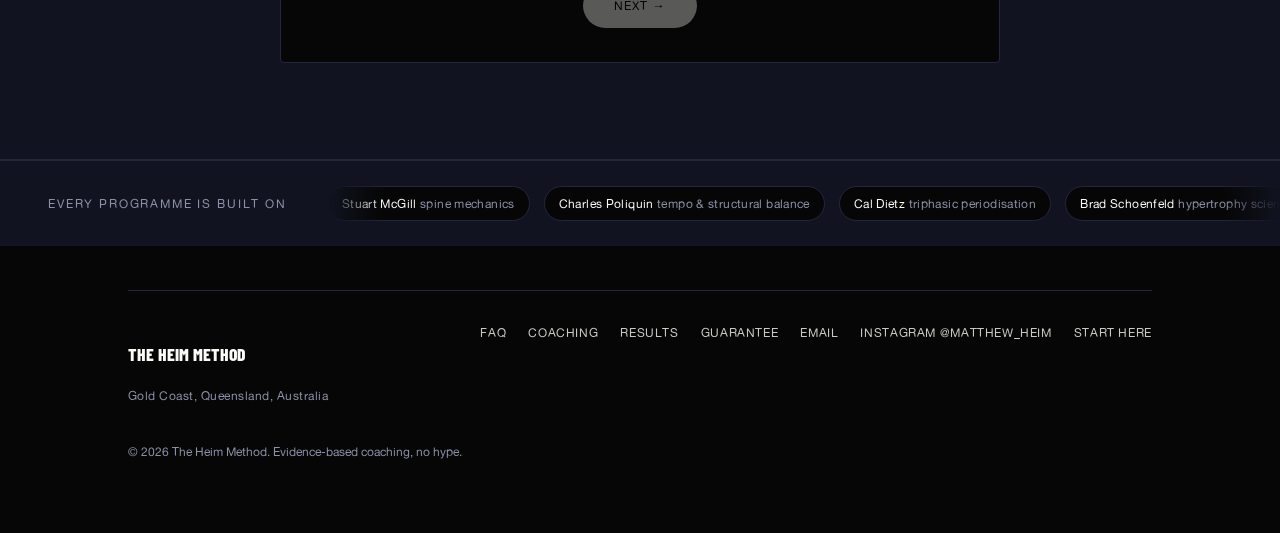
==== commit 4a30311e: "Submit applications to a form endpoint instead of opening a mail app" ====
--- a/index.html
+++ b/index.html
@@ -10,7 +10,7 @@
 <link rel="preconnect" href="https://fonts.gstatic.com" crossorigin>
 <link href="https://fonts.googleapis.com/css2?family=Barlow:ital,wght@0,400;0,500;0,600;1,400;1,500&family=Barlow+Condensed:wght@600;700;800&display=swap" rel="stylesheet">
 <link rel="preload" href="fonts/AlteHaasGrotesk-Regular.woff2" as="font" type="font/woff2" crossorigin>
-<link rel="stylesheet" href="styles.css?v=3">
+<link rel="stylesheet" href="styles.css?v=5">
 </head>
 <body>
 
@@ -24,7 +24,21 @@
       <a href="faq.html">FAQ</a>
       <a href="#start-here">Start Here</a>
     </nav>
+    <button type="button" class="nav-toggle" id="navToggle" aria-expanded="false" aria-controls="mobileNav" aria-label="Open menu">
+      <span class="nav-bars" aria-hidden="true"><i></i><i></i><i></i></span>
+    </button>
     <a class="btn btn-primary header-cta" href="#start-here">Start Here</a>
+  </div>
+  <div class="mobile-nav" id="mobileNav">
+    <div>
+      <nav class="mobile-nav-inner" aria-label="Menu">
+        <a href="#coaching">Coaching</a>
+        <a href="#results">Results</a>
+        <a href="#guarantee">Guarantee</a>
+        <a href="faq.html">FAQ</a>
+        <a href="#start-here">Start Here</a>
+      </nav>
+    </div>
   </div>
 </header>
 
@@ -283,6 +297,14 @@
             </div>
           </div>
 
+          <!-- Web3Forms: hidden fields. The access key is public by design, it is
+               safe to sit in the page source and cannot be used to read anything. -->
+          <input type="hidden" name="access_key" id="w3fKey" value="REPLACE_WITH_WEB3FORMS_ACCESS_KEY">
+          <input type="hidden" name="subject" id="w3fSubject" value="New Start Here application">
+          <input type="hidden" name="from_name" value="The Heim Method site">
+          <!-- bots fill this in, humans never see it -->
+          <input type="checkbox" name="botcheck" class="hp-field" tabindex="-1" autocomplete="off" aria-hidden="true">
+
           <div class="funnel-nav">
             <button type="button" class="fbtn fbtn-back" id="prevBtn" hidden>← Back</button>
             <button type="button" class="fbtn fbtn-next" id="nextBtn" disabled>Next →</button>
@@ -291,9 +313,15 @@
         </form>
 
         <div id="confirm" hidden>
-          <div class="confirm-box">
-            <h3>Almost done.</h3>
-            <p>Your email app should be opening now, addressed to Matthew with everything filled in, so just hit send. If nothing opened, copy your answers below and send them by email or Instagram DM instead.</p>
+          <div class="confirm-box" id="confirmSent" hidden>
+            <h3>That's with Matthew.</h3>
+            <p>Your application has been sent. Matthew reads every one himself and will come back to you directly.</p>
+            <p class="confirm-meta">Nothing else for you to do.</p>
+          </div>
+
+          <div class="confirm-box" id="confirmFallback" hidden>
+            <h3>Almost there.</h3>
+            <p>That didn't send automatically. Copy your answers below and email them over, or send them as an Instagram DM, and you'll be in exactly the same queue.</p>
             <textarea id="confirmText" readonly></textarea>
             <a class="btn btn-primary" href="#" id="mailtoRetry">Open email app</a>
             <button type="button" class="btn btn-ghost" id="copyBtn">Copy answers</button>
@@ -549,16 +577,57 @@
     return 'mailto:theheimmethod@gmail.com?subject=' + encodeURIComponent(subject) + '&body=' + encodeURIComponent(body);
   }
 
+  var ENDPOINT = 'https://api.web3forms.com/submit';
+
+  function showResult(sent){
+    var wrap = document.getElementById('confirm');
+    document.getElementById('confirmSent').hidden = !sent;
+    document.getElementById('confirmFallback').hidden = sent;
+    if(!sent){
+      document.getElementById('confirmText').value = buildSummary();
+      document.getElementById('mailtoRetry').setAttribute('href', buildMailto());
+    }
+    form.hidden = true;
+    wrap.hidden = false;
+    wrap.scrollIntoView({block:'start', behavior:'smooth'});
+  }
+
   form.addEventListener('submit', function(e){
     e.preventDefault();
     if(!stepAnswered()) return;
-
-    var mailtoUrl = buildMailto();
-    document.getElementById('confirmText').value = buildSummary();
-    document.getElementById('mailtoRetry').setAttribute('href', mailtoUrl);
-    document.getElementById('confirm').hidden = false;
-    window.location.href = mailtoUrl;
-    document.getElementById('confirm').scrollIntoView({block:'start', behavior:'smooth'});
+    if(submitBtn.dataset.busy === '1') return;
+
+    // feedback during the send, not only at the end
+    submitBtn.dataset.busy = '1';
+    submitBtn.disabled = true;
+    var label = submitBtn.textContent;
+    submitBtn.textContent = 'Sending…';
+
+    // give Matthew a useful subject line rather than a generic one
+    var who = document.getElementById('fullName').value.trim();
+    if(who) document.getElementById('w3fSubject').value = 'Start Here application: ' + who;
+
+    var payload = new FormData(form);
+
+    fetch(ENDPOINT, {
+      method: 'POST',
+      body: payload,
+      headers: { 'Accept': 'application/json' }
+    })
+    .then(function(r){ return r.json().catch(function(){ return {success: r.ok}; }); })
+    .then(function(data){
+      if(data && data.success){ showResult(true); }
+      else { throw new Error((data && data.message) || 'rejected'); }
+    })
+    .catch(function(){
+      // offline, blocked, key not set: never lose the application
+      showResult(false);
+    })
+    .then(function(){
+      submitBtn.dataset.busy = '0';
+      submitBtn.disabled = false;
+      submitBtn.textContent = label;
+    });
   });
 
   document.getElementById('copyBtn').addEventListener('click', function(){
@@ -577,6 +646,45 @@
   });
 
   renderStep();
+
+  // ---------- mobile menu ----------
+  (function(){
+    var toggle = document.getElementById('navToggle');
+    var panel  = document.getElementById('mobileNav');
+    if(!toggle || !panel) return;
+
+    function setOpen(open){
+      panel.classList.toggle('is-open', open);
+      toggle.setAttribute('aria-expanded', open ? 'true' : 'false');
+      toggle.setAttribute('aria-label', open ? 'Close menu' : 'Open menu');
+    }
+
+    toggle.addEventListener('click', function(e){
+      e.stopPropagation();
+      setOpen(toggle.getAttribute('aria-expanded') !== 'true');
+    });
+
+    // picking a link is the end of the interaction, so the menu closes with it
+    panel.addEventListener('click', function(e){
+      if(e.target.closest('a')) setOpen(false);
+    });
+
+    // tapping anywhere else, or Escape, dismisses it
+    document.addEventListener('click', function(e){
+      if(!panel.contains(e.target) && !toggle.contains(e.target)) setOpen(false);
+    });
+    document.addEventListener('keydown', function(e){
+      if(e.key === 'Escape' && toggle.getAttribute('aria-expanded') === 'true'){
+        setOpen(false);
+        toggle.focus();
+      }
+    });
+
+    // never leave it stuck open when the desktop nav takes over
+    window.addEventListener('resize', function(){
+      if(window.innerWidth > 860) setOpen(false);
+    });
+  })();
 </script>
 
 </body>
--- a/styles.css
+++ b/styles.css
@@ -157,6 +157,85 @@
   .btn-ghost:hover{border-color:var(--paper-dim);}
   .header-cta{display:inline-flex;}
 
+
+
+  /* honeypot: off-screen, never focusable, invisible to real people */
+  .hp-field{
+    position:absolute !important;
+    left:-9999px;
+    width:1px;
+    height:1px;
+    opacity:0;
+    pointer-events:none;
+  }
+  .confirm-meta{
+    font-family:var(--font-mono);
+    font-size:0.78rem;
+    letter-spacing:0.06em;
+    text-transform:uppercase;
+    color:var(--mono-text);
+    margin-top:14px;
+  }
+  .fbtn-next[disabled]{cursor:progress;}
+
+  /* ---------- mobile menu ---------- */
+  .nav-toggle{
+    display:none;
+    width:44px;
+    height:44px;
+    align-items:center;
+    justify-content:center;
+    background:transparent;
+    border:1px solid var(--card-line);
+    border-radius:3px;
+    cursor:pointer;
+    padding:0;
+    color:var(--paper);
+    transition:border-color .15s ease, background .15s ease, transform .12s ease;
+  }
+  .nav-toggle:active{transform:scale(0.94);}
+  .nav-toggle:hover{border-color:var(--paper-dim);}
+  .nav-toggle:focus-visible{outline:2px solid var(--blue-bright);outline-offset:2px;}
+  .nav-bars{display:block;width:18px;height:12px;position:relative;}
+  .nav-bars i{
+    position:absolute;
+    left:0;
+    width:100%;
+    height:2px;
+    background:currentColor;
+    border-radius:2px;
+    transition:transform .26s cubic-bezier(.22,.61,.36,1), opacity .16s ease;
+  }
+  .nav-bars i:nth-child(1){top:0;}
+  .nav-bars i:nth-child(2){top:5px;}
+  .nav-bars i:nth-child(3){top:10px;}
+  /* the bars become the close mark, so open and close are one continuous movement */
+  .nav-toggle[aria-expanded="true"] .nav-bars i:nth-child(1){transform:translateY(5px) rotate(45deg);}
+  .nav-toggle[aria-expanded="true"] .nav-bars i:nth-child(2){opacity:0;}
+  .nav-toggle[aria-expanded="true"] .nav-bars i:nth-child(3){transform:translateY(-5px) rotate(-45deg);}
+
+  .mobile-nav{display:none;}
+  .mobile-nav > div{overflow:hidden;min-height:0;}
+  .mobile-nav-inner{
+    display:flex;
+    flex-direction:column;
+    padding:6px clamp(20px,4vw,48px) 14px;
+  }
+  .mobile-nav-inner a{
+    font-family:var(--font-mono);
+    font-size:0.92rem;
+    letter-spacing:0.07em;
+    text-transform:uppercase;
+    text-decoration:none;
+    color:var(--paper-dim);
+    padding:15px 0;
+    border-bottom:1px solid var(--card-line);
+    transition:color .15s ease, padding-left .18s ease;
+  }
+  .mobile-nav-inner a:last-child{border-bottom:none;}
+  .mobile-nav-inner a:hover,.mobile-nav-inner a:focus-visible{color:var(--paper);}
+  .mobile-nav-inner a:active{color:var(--blue-bright);padding-left:4px;}
+
   /* ---------- hero ---------- */
   .hero{
     padding:clamp(56px,9vw,110px) 0 clamp(48px,7vw,80px);
@@ -874,6 +953,21 @@
   .opt input:focus-visible + span{outline:2px solid var(--blue-bright);outline-offset:3px;}
   /* the press itself is the feedback, so it fires on pointer-down */
   .opt:active span{transform:scale(0.98);}
+  /* hover shows you what picking it will look like, and breathes gently while you decide.
+     hover:hover keeps it off touch screens, where :hover sticks after a tap. */
+  @media (hover:hover){
+    .opt:hover input:not(:checked) + span{
+      background:var(--blue);
+      border-color:var(--blue);
+      color:var(--paper);
+      animation:optBreathe 1.8s ease-in-out infinite;
+    }
+  }
+  /* a ring, not a scale: it reads as soft and shifts nothing around it */
+  @keyframes optBreathe{
+    0%,100%{box-shadow:0 0 0 0 rgba(63,94,234,0.0);}
+    50%{box-shadow:0 0 0 7px rgba(63,94,234,0.16);}
+  }
 
   .f-field{margin-bottom:14px;}
   .f-field label{
@@ -1005,6 +1099,17 @@
 
   @media (max-width:860px){
     nav.primary-nav{display:none;}
+    .nav-toggle{display:inline-flex;}
+    /* grid-rows 0fr to 1fr animates open without guessing a max-height */
+    .mobile-nav{
+      display:grid;
+      grid-template-rows:0fr;
+      background:rgba(6,6,6,0.97);
+      backdrop-filter:blur(10px);
+      border-top:1px solid transparent;
+      transition:grid-template-rows .3s cubic-bezier(.22,.61,.36,1), border-top-color .3s ease;
+    }
+    .mobile-nav.is-open{grid-template-rows:1fr;border-top-color:var(--card-line);}
     /* hero stacks: copy first, photo beneath it */
     .hero-grid{grid-template-columns:1fr;gap:28px;}
     .hero-media img{height:clamp(300px,64vw,420px);}
@@ -1015,6 +1120,7 @@
     .carousel-btn.next{right:8px;}
   }
   @media (max-width:520px){
+    .header-cta{display:none;}
     .process-list{grid-template-columns:1fr;}
     .section-note{text-align:left;}
     .opt-grid{grid-template-columns:1fr;}
@@ -1036,7 +1142,10 @@
   @media (prefers-reduced-motion: reduce){
     .fstep{animation:stepFade .2s ease both !important;}
     .thumb-strip{scroll-snap-type:none;}
-    .opt:active span,.thumb:active,.carousel-btn:active{transform:none;}
+    .opt:active span,.thumb:active,.carousel-btn:active,.nav-toggle:active{transform:none;}
+    .opt:hover input:not(:checked) + span{animation:none;}
+    .mobile-nav{transition:none;}
+    .nav-bars i{transition:opacity .16s ease;}
   }
 
   /* Translucent surfaces become frosty and solid. */
@@ -1044,6 +1153,7 @@
     .site-header{background:var(--ink);backdrop-filter:none;}
     .carousel-btn{background:var(--ink);backdrop-filter:none;}
     .duration-pill,.ba-label,.thumb-tag{backdrop-filter:none;}
+    .mobile-nav{background:var(--ink);backdrop-filter:none;}
   }
 
   /* Near-solid backgrounds with defined, contrasting edges. */
@@ -1053,4 +1163,6 @@
     .carousel-btn{background:var(--ink);border-color:var(--paper);backdrop-filter:none;}
     .btn-ghost{border-color:var(--paper);}
     .tag{border-top-color:var(--card-line);}
-  }
+    .mobile-nav{background:var(--ink);backdrop-filter:none;}
+    .nav-toggle{border-color:var(--paper);}
+  }
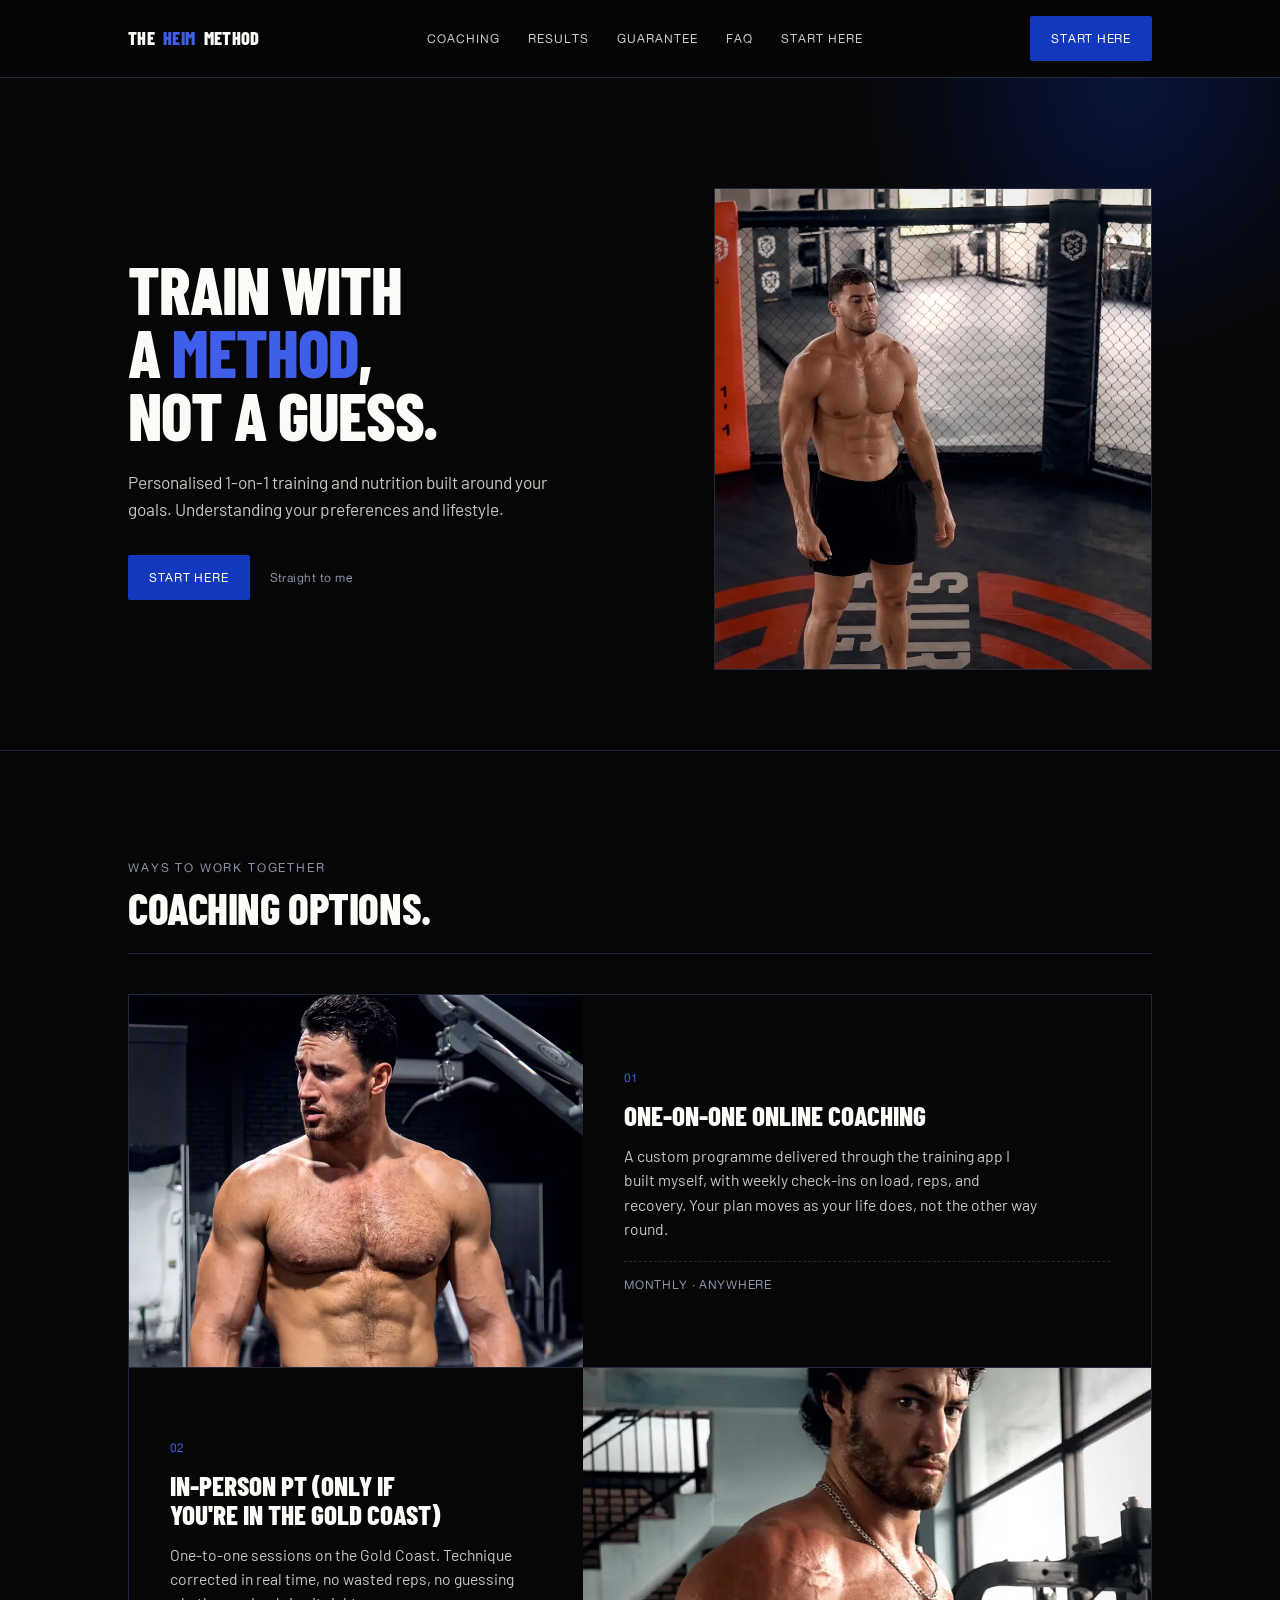
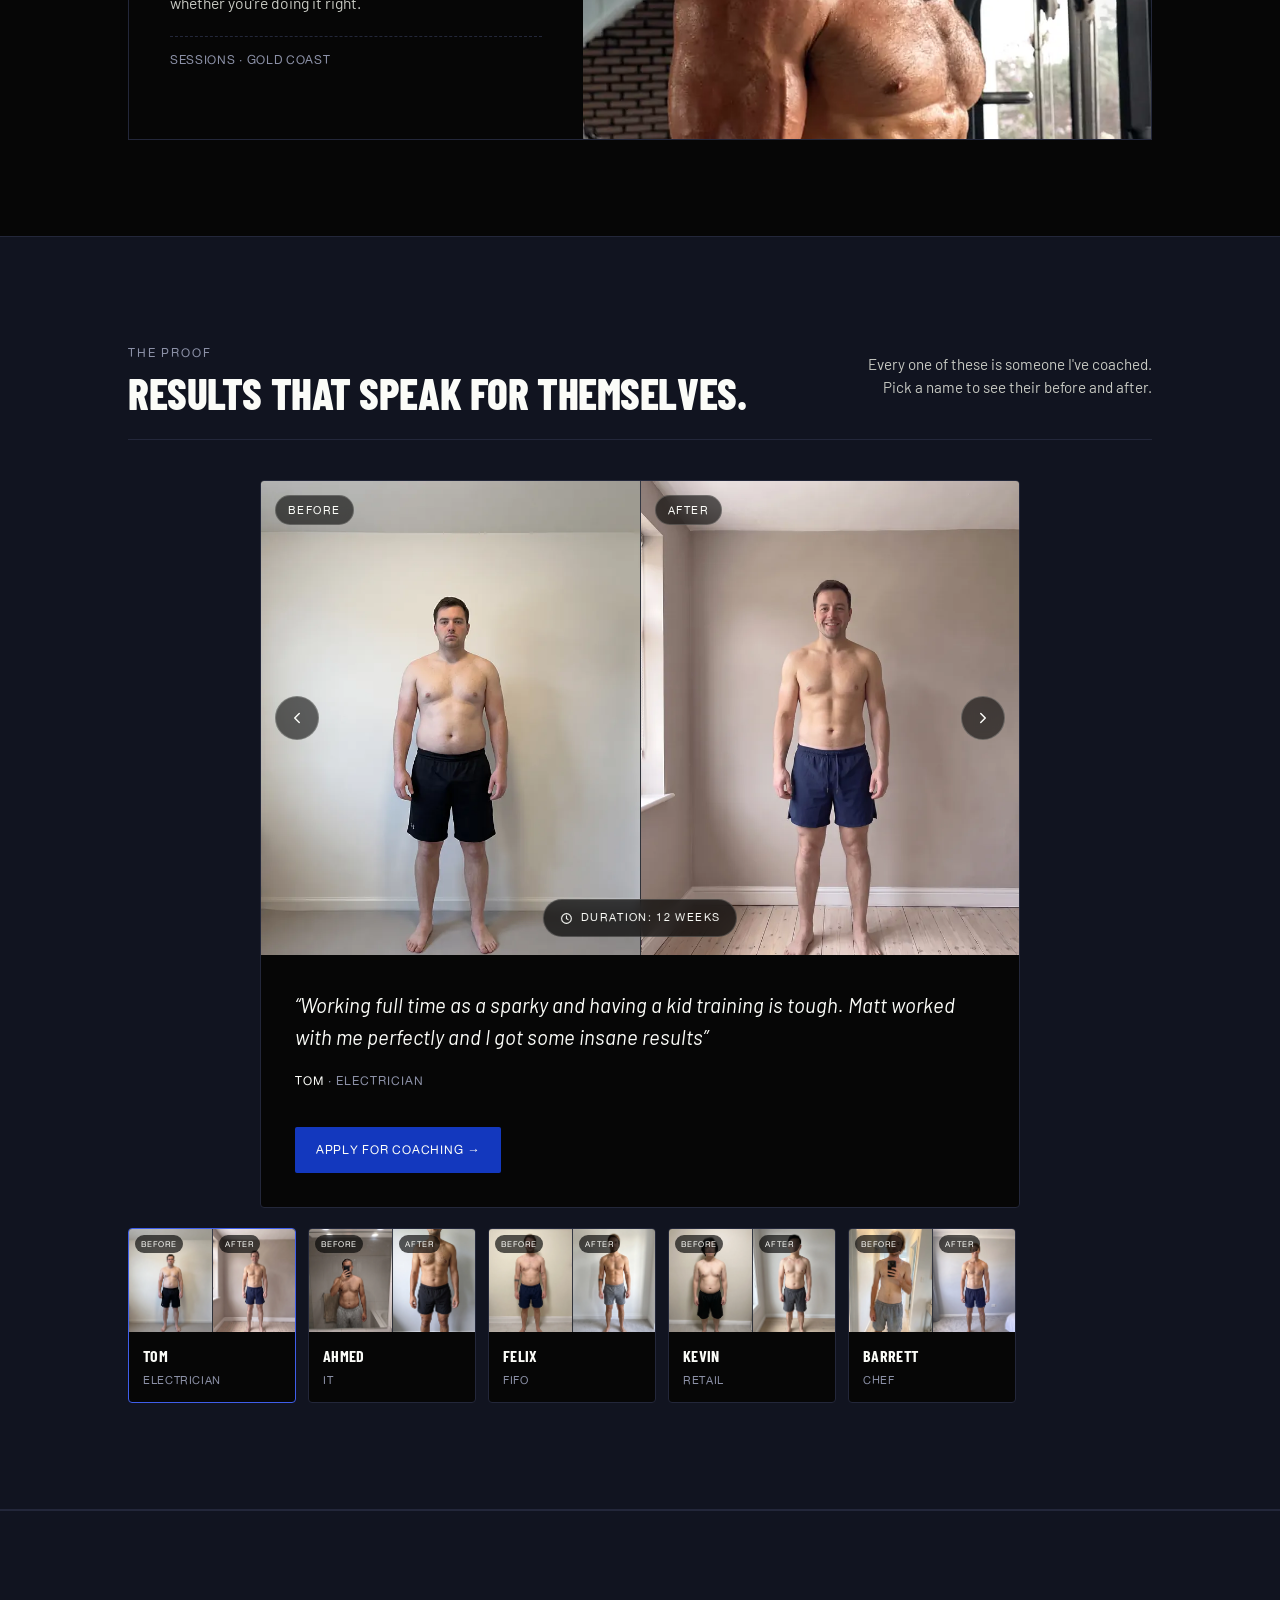
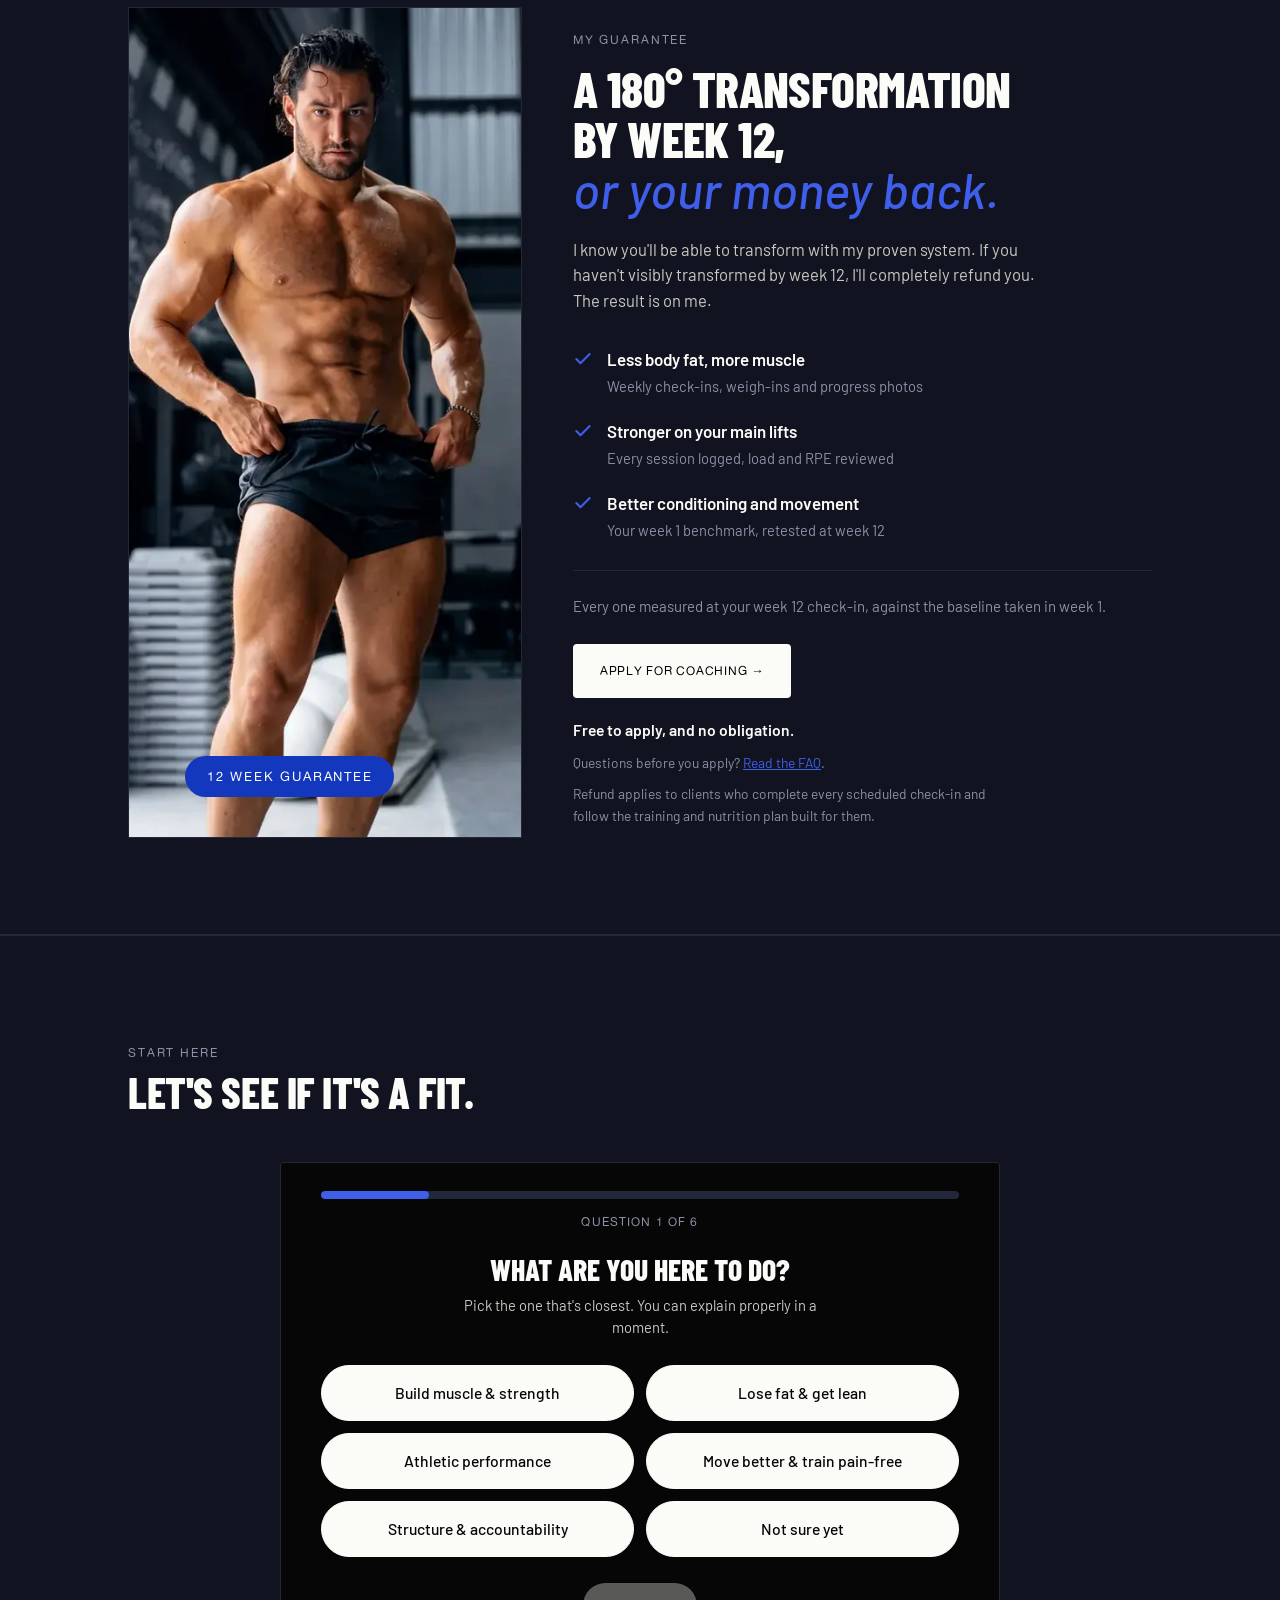
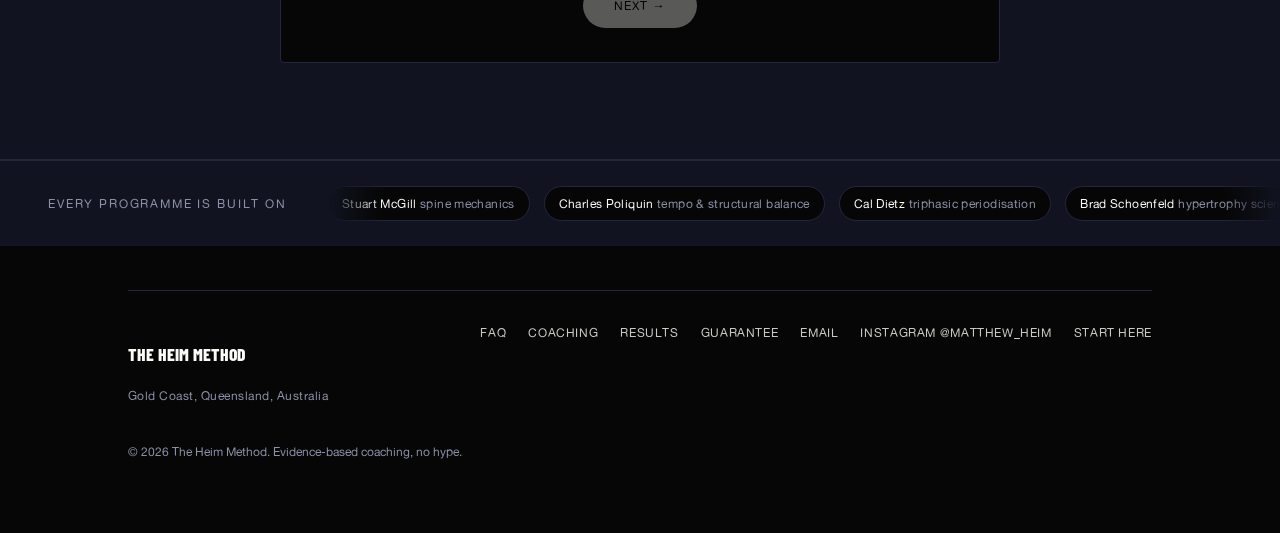
==== commit c449072f: "Switch application copy to first person" ====
--- a/index.html
+++ b/index.html
@@ -51,7 +51,7 @@
         <p class="hero-sub">Personalised 1-on-1 training and nutrition built around your goals. Understanding your preferences and lifestyle.</p>
         <div class="hero-actions">
           <a class="btn btn-primary" href="#start-here">Start Here</a>
-          <span class="hero-meta">Straight to Matthew</span>
+          <span class="hero-meta">Straight to me</span>
         </div>
       </div>
       <div class="hero-media">
@@ -263,7 +263,7 @@
 
           <div class="fstep" data-step="6" hidden>
             <h3>Where do I send it?</h3>
-            <p class="hint">Straight to Matthew. Nowhere else, no list, no automation.</p>
+            <p class="hint">Straight to me. Nowhere else, no list, no automation.</p>
             <div class="f-field">
               <label for="fullName">Full name</label>
               <input type="text" id="fullName" name="Full name" autocomplete="name" placeholder="Jane Smith" required>
@@ -297,11 +297,6 @@
             </div>
           </div>
 
-          <!-- Web3Forms: hidden fields. The access key is public by design, it is
-               safe to sit in the page source and cannot be used to read anything. -->
-          <input type="hidden" name="access_key" id="w3fKey" value="REPLACE_WITH_WEB3FORMS_ACCESS_KEY">
-          <input type="hidden" name="subject" id="w3fSubject" value="New Start Here application">
-          <input type="hidden" name="from_name" value="The Heim Method site">
           <!-- bots fill this in, humans never see it -->
           <input type="checkbox" name="botcheck" class="hp-field" tabindex="-1" autocomplete="off" aria-hidden="true">
 
@@ -314,8 +309,8 @@
 
         <div id="confirm" hidden>
           <div class="confirm-box" id="confirmSent" hidden>
-            <h3>That's with Matthew.</h3>
-            <p>Your application has been sent. Matthew reads every one himself and will come back to you directly.</p>
+            <h3>It's with me.</h3>
+            <p>Your application has been sent. I read every one myself and I'll come back to you directly.</p>
             <p class="confirm-meta">Nothing else for you to do.</p>
           </div>
 
@@ -577,7 +572,10 @@
     return 'mailto:theheimmethod@gmail.com?subject=' + encodeURIComponent(subject) + '&body=' + encodeURIComponent(body);
   }
 
-  var ENDPOINT = 'https://api.web3forms.com/submit';
+  // Google Apps Script web app. Everything lands in Matthew's own Google account:
+  // one row per application in the Sheet, plus an email. Replace with the /exec URL
+  // from Deploy > New deployment. See HeimMethod-Applications.gs for the script.
+  var ENDPOINT = 'https://script.google.com/macros/s/AKfycbx-j66q895XzfI3Cy04aJXaedlozc0bg_iizKV7pemNygPtH_inFBu3xU7W6iMohDs/exec';
 
   function showResult(sent){
     var wrap = document.getElementById('confirm');
@@ -603,16 +601,17 @@
     var label = submitBtn.textContent;
     submitBtn.textContent = 'Sending…';
 
-    // give Matthew a useful subject line rather than a generic one
-    var who = document.getElementById('fullName').value.trim();
-    if(who) document.getElementById('w3fSubject').value = 'Start Here application: ' + who;
-
-    var payload = new FormData(form);
+    // url-encoded keeps this a "simple" request, so the browser sends it straight
+    // through with no CORS preflight, which Apps Script does not answer
+    var payload = new URLSearchParams();
+    new FormData(form).forEach(function(value, key){
+      if(String(value).trim() !== '') payload.append(key, value);
+    });
 
     fetch(ENDPOINT, {
       method: 'POST',
       body: payload,
-      headers: { 'Accept': 'application/json' }
+      redirect: 'follow'
     })
     .then(function(r){ return r.json().catch(function(){ return {success: r.ok}; }); })
     .then(function(data){
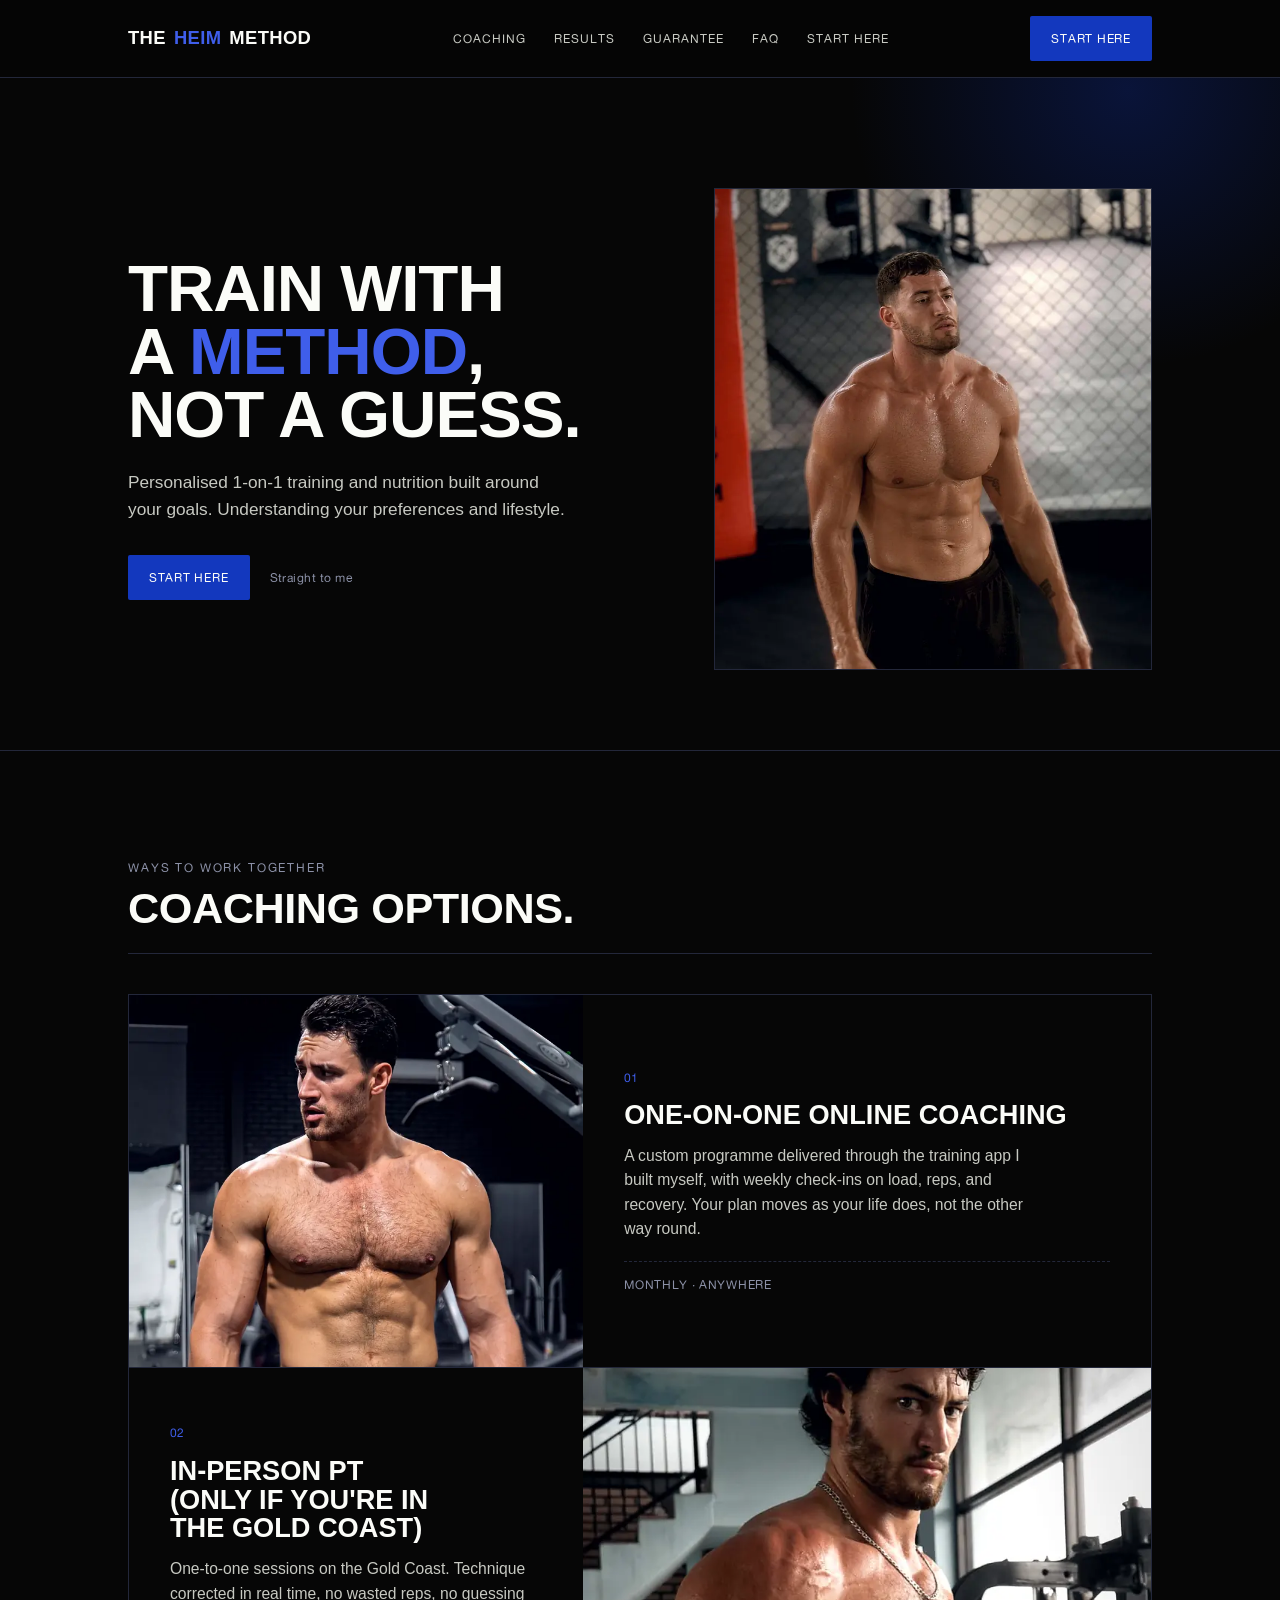
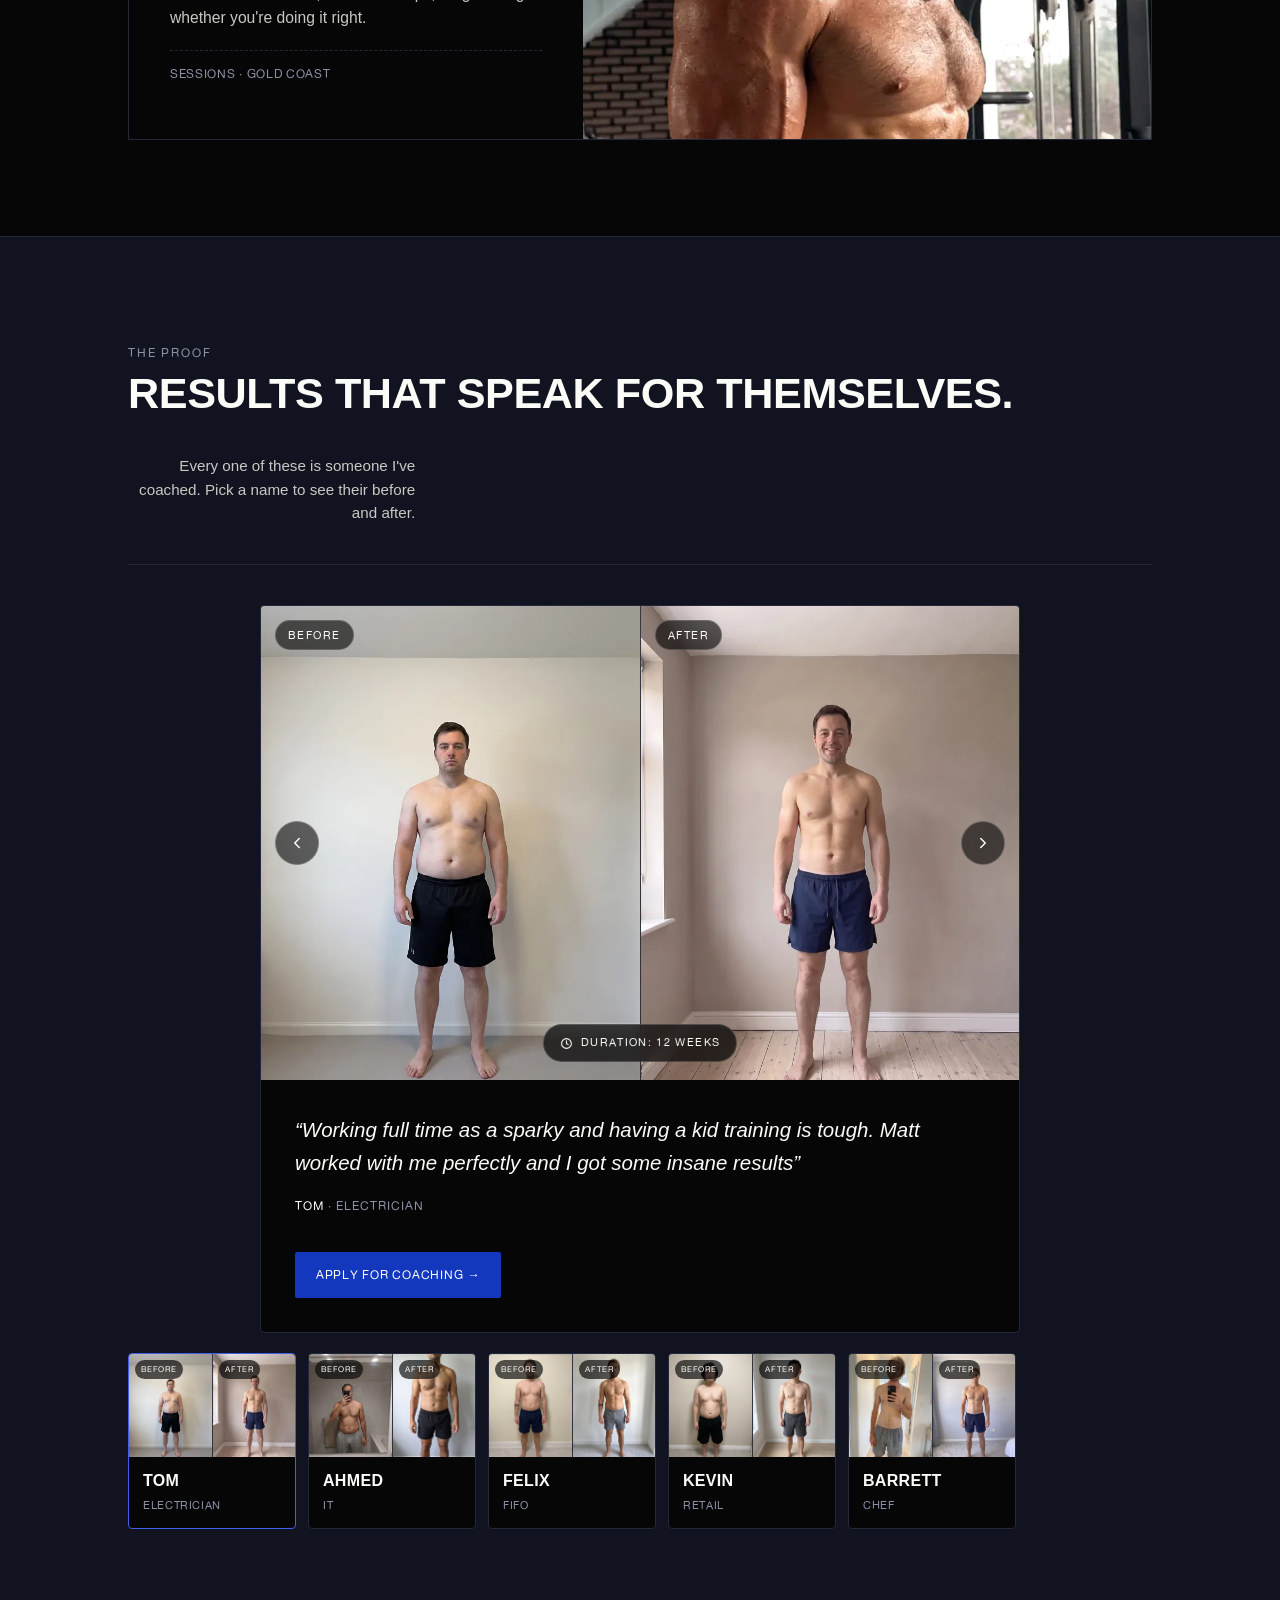
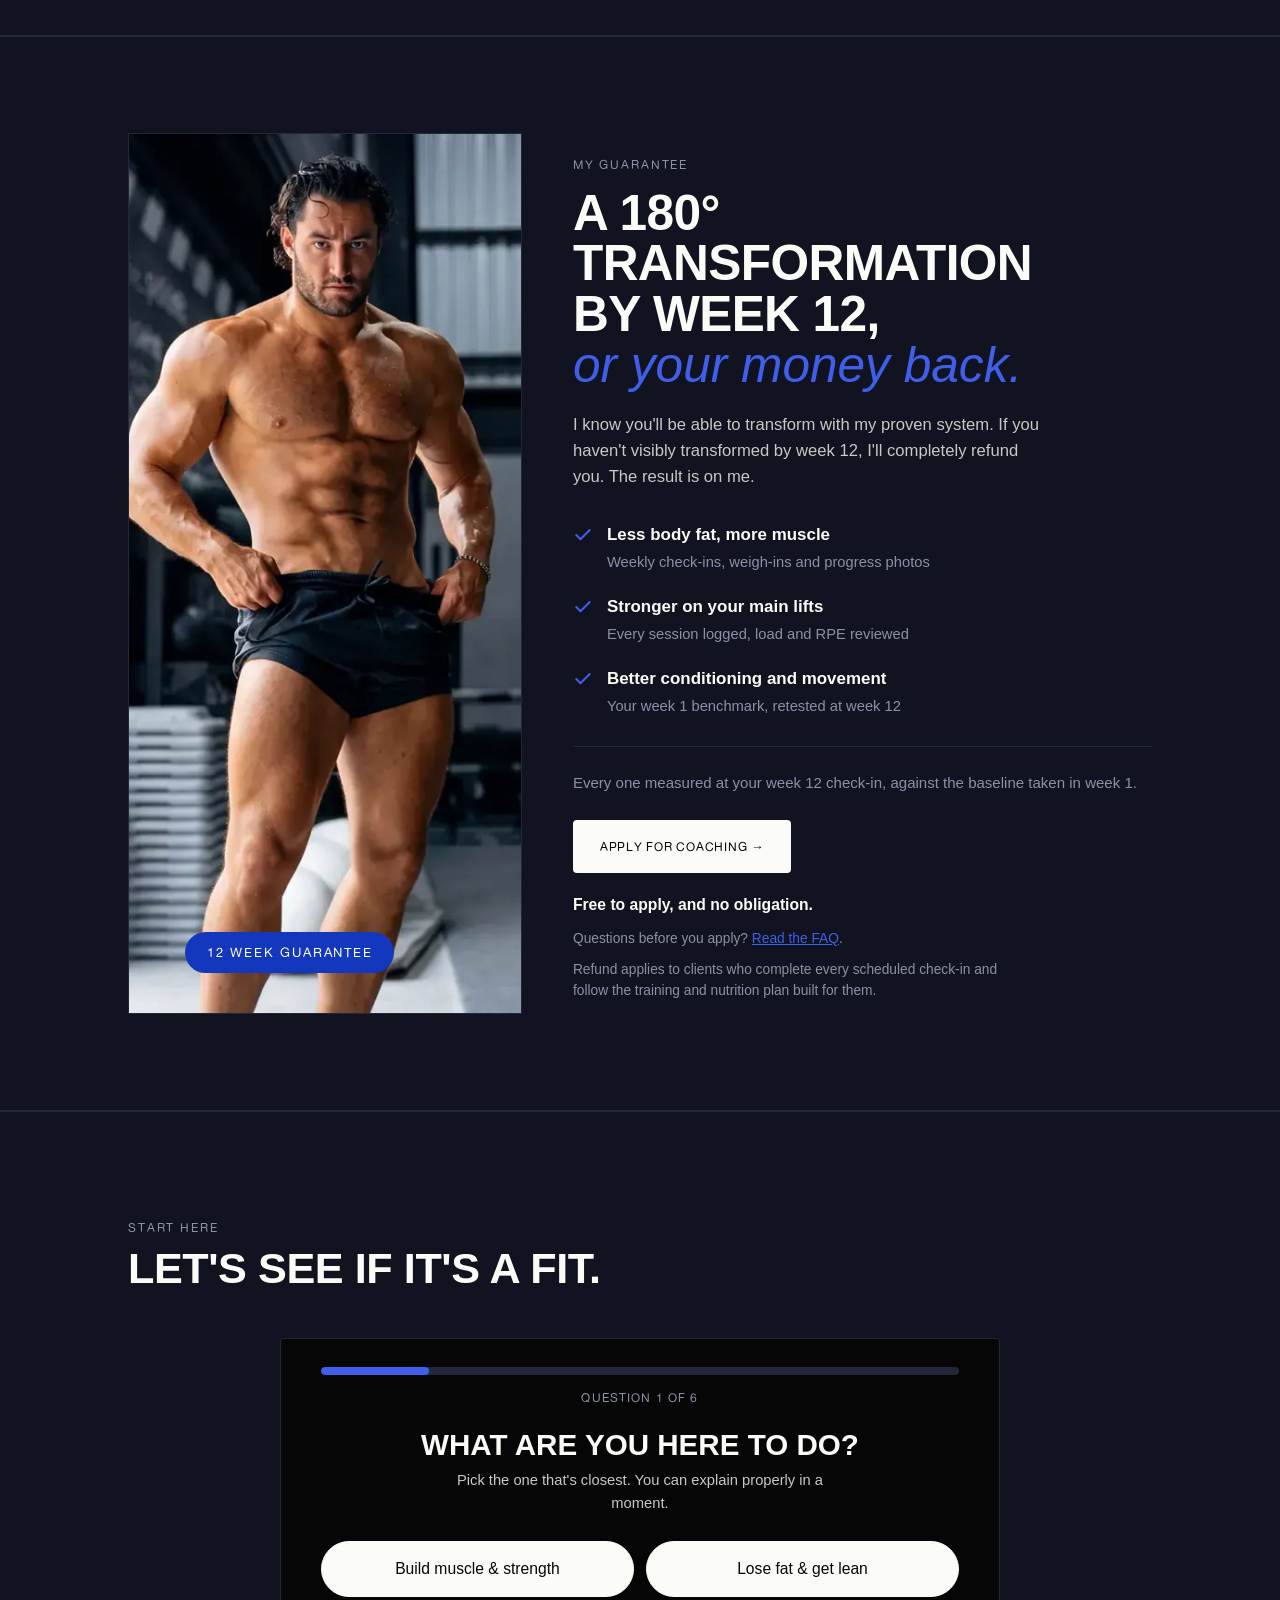
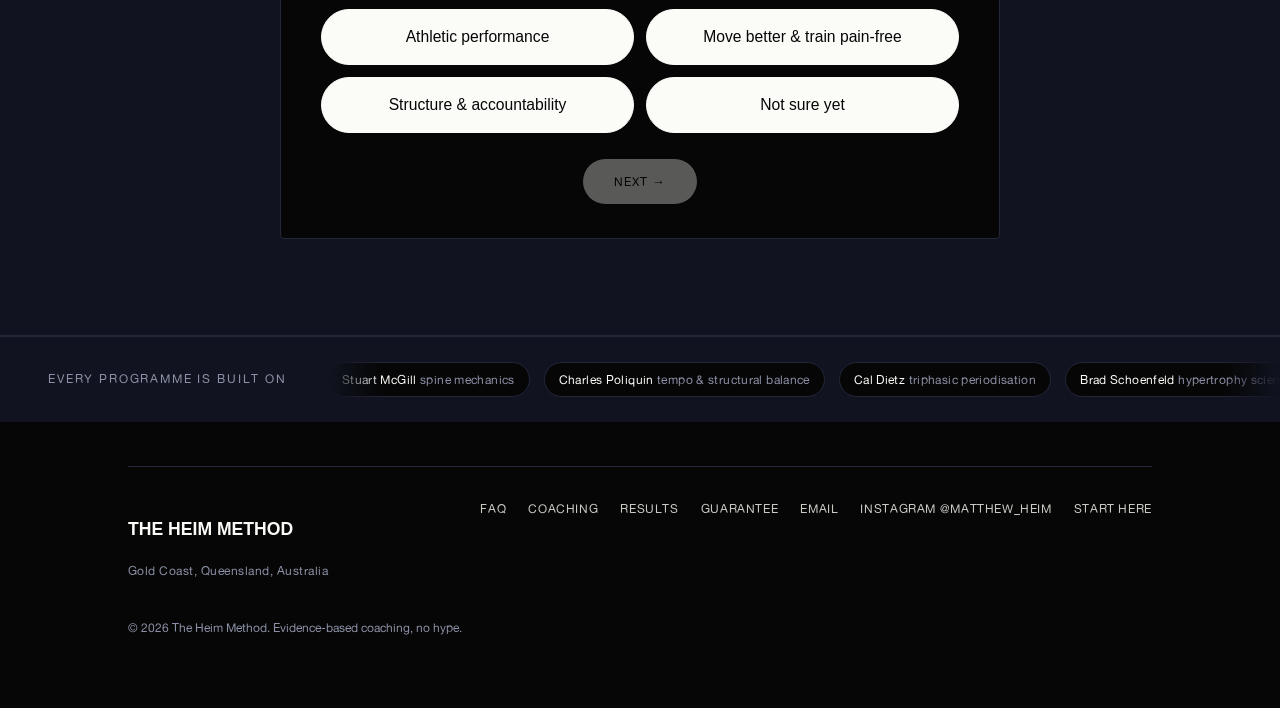
==== commit 6b0c0cac: "Harden the form path: CSP, input caps, fill-time check, Turnstile hook Adds a Content-Security-Polic" ====
--- a/index.html
+++ b/index.html
@@ -3,6 +3,8 @@
 <head>
 <meta charset="utf-8">
 <meta name="viewport" content="width=device-width, initial-scale=1">
+<meta http-equiv="Content-Security-Policy" content="default-src 'self'; base-uri 'none'; object-src 'none'; script-src 'self' 'unsafe-inline' https://static.cloudflareinsights.com https://challenges.cloudflare.com; style-src 'self' 'unsafe-inline' https://fonts.googleapis.com; font-src 'self' https://fonts.gstatic.com; img-src 'self' data:; connect-src 'self' https://script.google.com https://script.googleusercontent.com https://cloudflareinsights.com; frame-src https://challenges.cloudflare.com; form-action 'self'; upgrade-insecure-requests">
+<meta name="referrer" content="strict-origin-when-cross-origin">
 <title>The Heim Method | Evidence-Based Coaching, Gold Coast</title>
 <meta name="description" content="Evidence-based online and in-person personal training with Matthew Heim in Gold Coast, Queensland. Coaching for Australia and New Zealand. One-on-one coaching, in-person PT, and standalone training programmes.">
 <meta name="color-scheme" content="dark">
@@ -258,7 +260,7 @@
           <div class="fstep" data-step="5" hidden>
             <h3>What are you ready to commit, and what might get in the way?</h3>
             <p class="hint">Optional. Skip it if you'd rather talk it through.</p>
-            <textarea name="Commitment" id="commitment" placeholder="Time you can give it, what's derailed you before, work or family constraints."></textarea>
+            <textarea name="Commitment" id="commitment" maxlength="2000" placeholder="Time you can give it, what's derailed you before, work or family constraints."></textarea>
           </div>
 
           <div class="fstep" data-step="6" hidden>
@@ -266,11 +268,11 @@
             <p class="hint">Straight to me. Nowhere else, no list, no automation.</p>
             <div class="f-field">
               <label for="fullName">Full name</label>
-              <input type="text" id="fullName" name="Full name" autocomplete="name" placeholder="Jane Smith" required>
+              <input type="text" id="fullName" name="Full name" autocomplete="name" placeholder="Jane Smith" maxlength="80" required>
             </div>
             <div class="f-field">
               <label for="email">Email</label>
-              <input type="email" id="email" name="Email" autocomplete="email" placeholder="jane@email.com" required>
+              <input type="email" id="email" name="Email" autocomplete="email" placeholder="jane@email.com" maxlength="120" spellcheck="false" required>
             </div>
             <div class="f-field">
               <label for="phone">Phone</label>
@@ -280,7 +282,7 @@
                   <option value="+64">🇳🇿 +64</option>
                   <option value="+other">Other</option>
                 </select>
-                <input type="tel" id="phone" name="Phone" autocomplete="tel" placeholder="4xx xxx xxx" required>
+                <input type="tel" id="phone" name="Phone" autocomplete="tel" placeholder="4xx xxx xxx" maxlength="24" inputmode="tel" required>
               </div>
             </div>
             <div class="f-field">
@@ -293,12 +295,19 @@
             </div>
             <div class="f-field">
               <label for="instagram">Instagram handle <span style="text-transform:none;letter-spacing:0;font-family:var(--font-body);">(optional)</span></label>
-              <input type="text" id="instagram" name="Instagram" placeholder="@yourhandle">
+              <input type="text" id="instagram" name="Instagram" placeholder="@yourhandle" maxlength="40" spellcheck="false">
             </div>
           </div>
 
           <!-- bots fill this in, humans never see it -->
           <input type="checkbox" name="botcheck" class="hp-field" tabindex="-1" autocomplete="off" aria-hidden="true">
+
+          <!-- how long the form was open. Bots post instantly; the endpoint
+               rejects anything under five seconds. -->
+          <input type="hidden" name="_elapsed" id="elapsedField" value="">
+
+          <!-- Cloudflare Turnstile renders here once TURNSTILE_SITEKEY is set below -->
+          <div id="turnstileSlot"></div>
 
           <div class="funnel-nav">
             <button type="button" class="fbtn fbtn-back" id="prevBtn" hidden>← Back</button>
@@ -560,6 +569,8 @@
     var lines = [];
     fd.forEach(function(value, key){
       if(String(value).trim() === '') return;
+      // internal fields: never show these to the applicant
+      if(key === 'botcheck' || key === '_elapsed' || key.indexOf('cf-turnstile') === 0) return;
       lines.push(key + ': ' + value);
     });
     return lines.join('\n');
@@ -576,6 +587,33 @@
   // one row per application in the Sheet, plus an email. Replace with the /exec URL
   // from Deploy > New deployment. See HeimMethod-Applications.gs for the script.
   var ENDPOINT = 'https://script.google.com/macros/s/AKfycbx-j66q895XzfI3Cy04aJXaedlozc0bg_iizKV7pemNygPtH_inFBu3xU7W6iMohDs/exec';
+
+  // ---------- bot protection ----------
+  // This URL is public: a static page has to carry it in its source, and no
+  // amount of client-side cleverness hides it. So the real checks all live
+  // server-side in the Apps Script. What the page does is give that script
+  // things to check: a honeypot, how long the form was open, and a Turnstile
+  // token once one is configured.
+
+  // Paste the Turnstile site key from Cloudflare > Turnstile to switch it on.
+  // Left empty, the form works exactly as it does now.
+  var TURNSTILE_SITEKEY = '';
+
+  var formOpenedAt = Date.now();
+
+  if (TURNSTILE_SITEKEY) {
+    var ts = document.createElement('script');
+    ts.src = 'https://challenges.cloudflare.com/turnstile/v0/api.js';
+    ts.async = true;
+    ts.defer = true;
+    document.head.appendChild(ts);
+
+    var slot = document.getElementById('turnstileSlot');
+    slot.className = 'cf-turnstile';
+    slot.setAttribute('data-sitekey', TURNSTILE_SITEKEY);
+    slot.setAttribute('data-theme', 'dark');
+    slot.setAttribute('data-size', 'flexible');
+  }
 
   function showResult(sent){
     var wrap = document.getElementById('confirm');
@@ -603,6 +641,9 @@
 
     // url-encoded keeps this a "simple" request, so the browser sends it straight
     // through with no CORS preflight, which Apps Script does not answer
+    document.getElementById('elapsedField').value =
+      String(Math.round((Date.now() - formOpenedAt) / 1000));
+
     var payload = new URLSearchParams();
     new FormData(form).forEach(function(value, key){
       if(String(value).trim() !== '') payload.append(key, value);
@@ -686,5 +727,9 @@
   })();
 </script>
 
+
+<!-- Cloudflare Web Analytics: page views and visitors, no cookies, so no consent banner needed -->
+<script type='module' src='https://static.cloudflareinsights.com/beacon.min.js' data-cf-beacon='{"token": "ab3bb8fbccd74e378ee576e9fa3401e2"}'></script>
+<!-- End Cloudflare Web Analytics -->
 </body>
 </html>
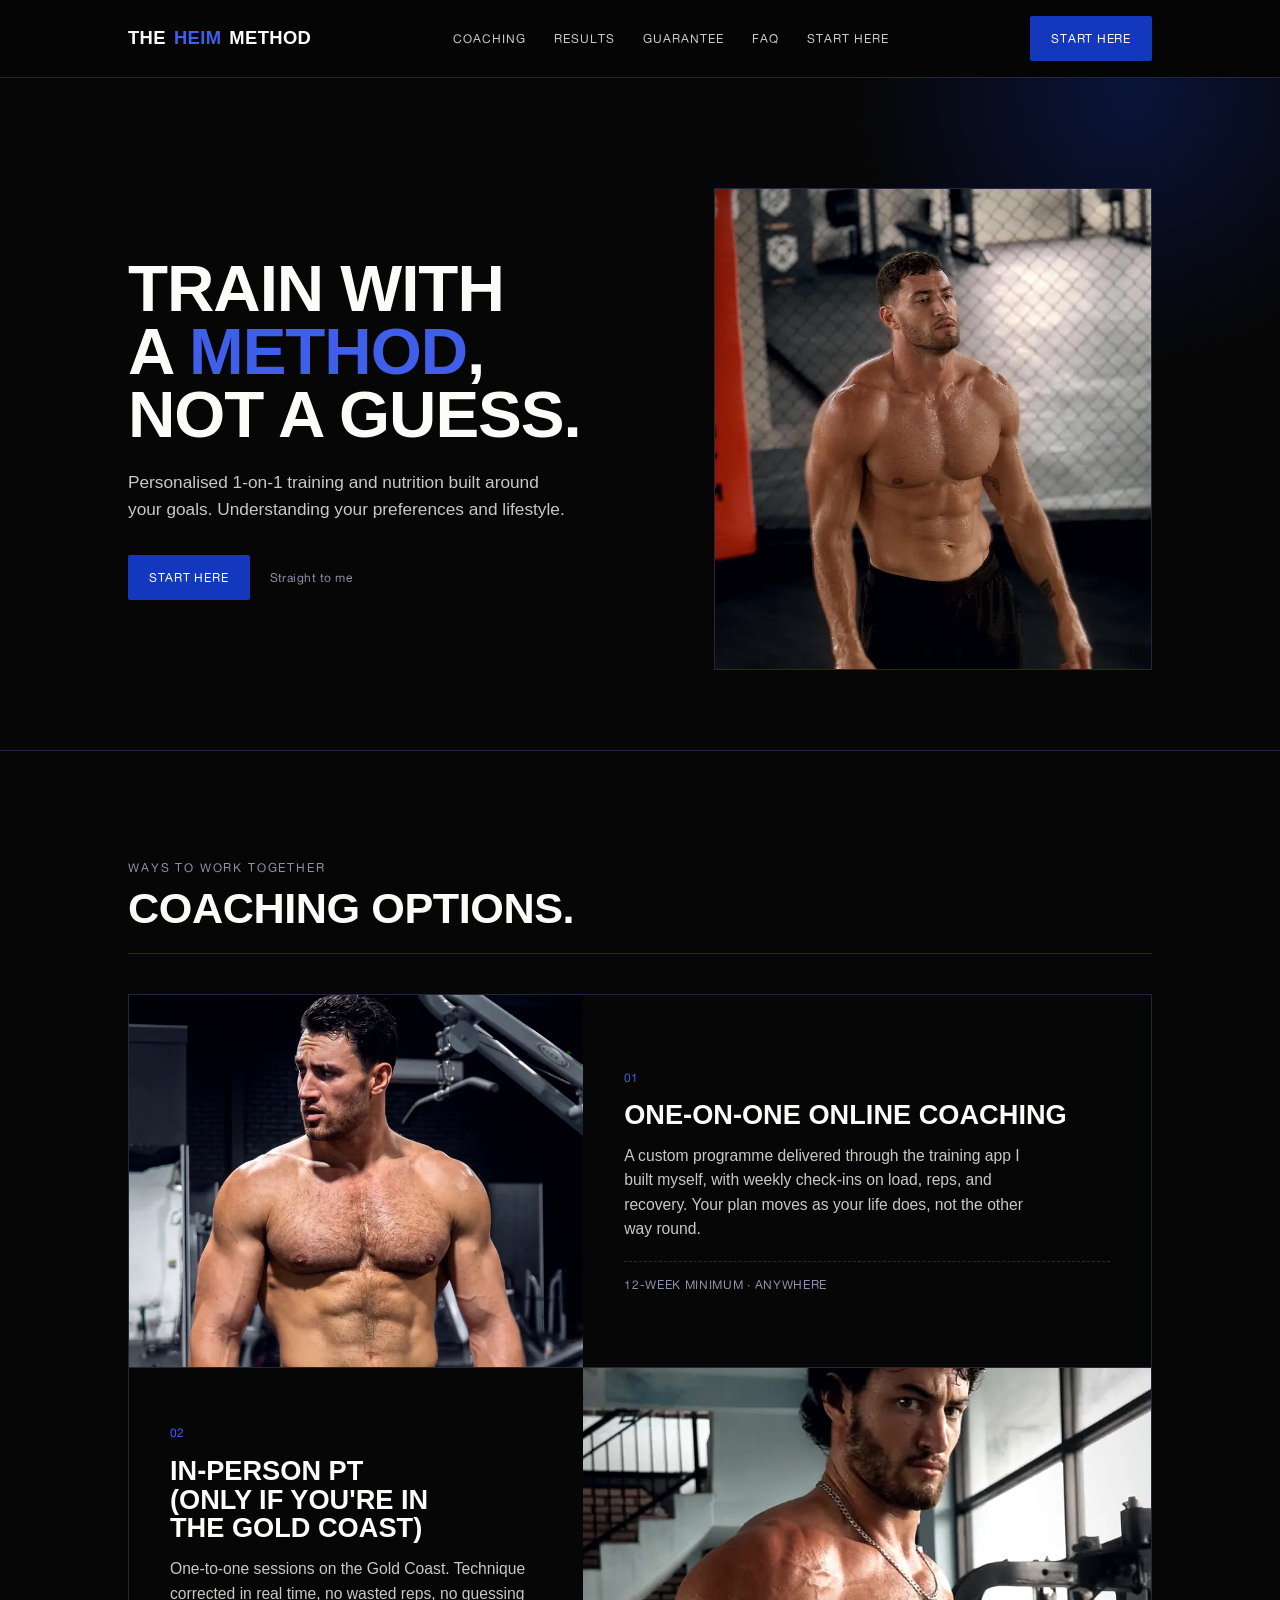
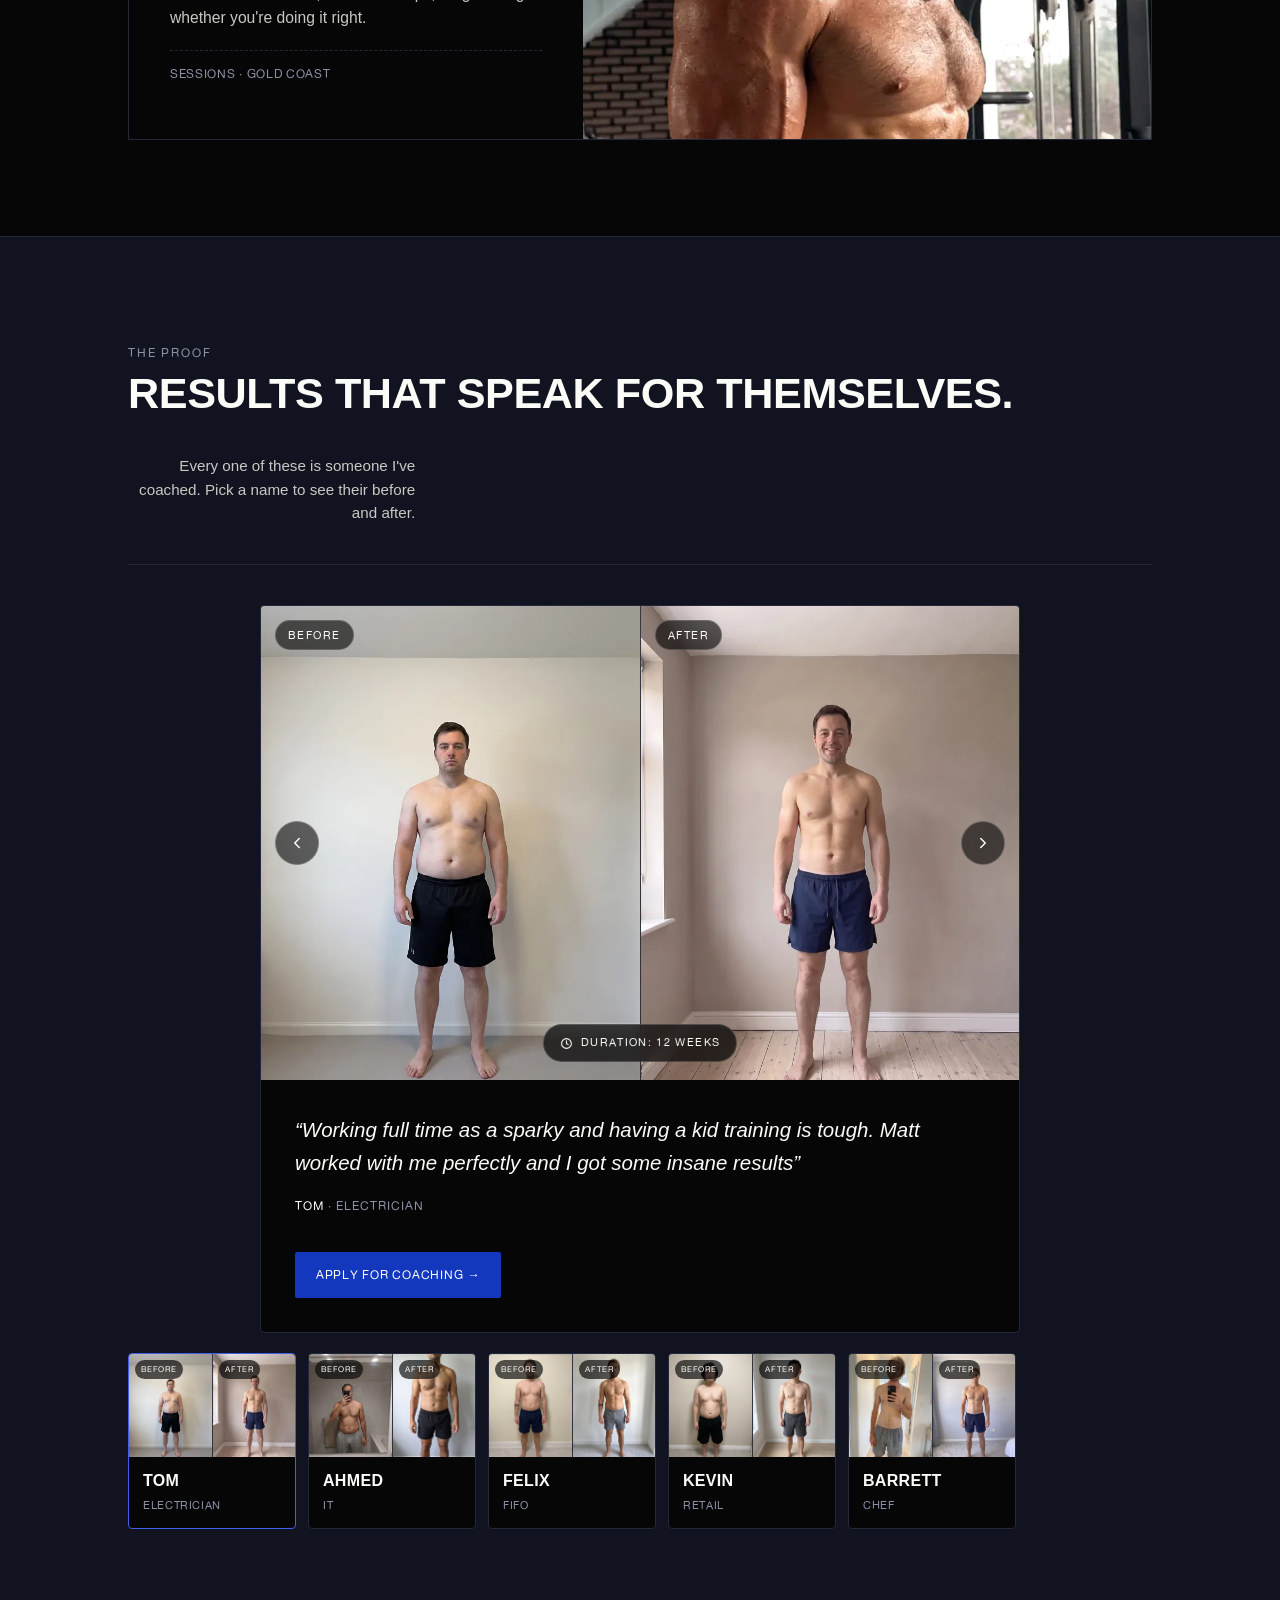
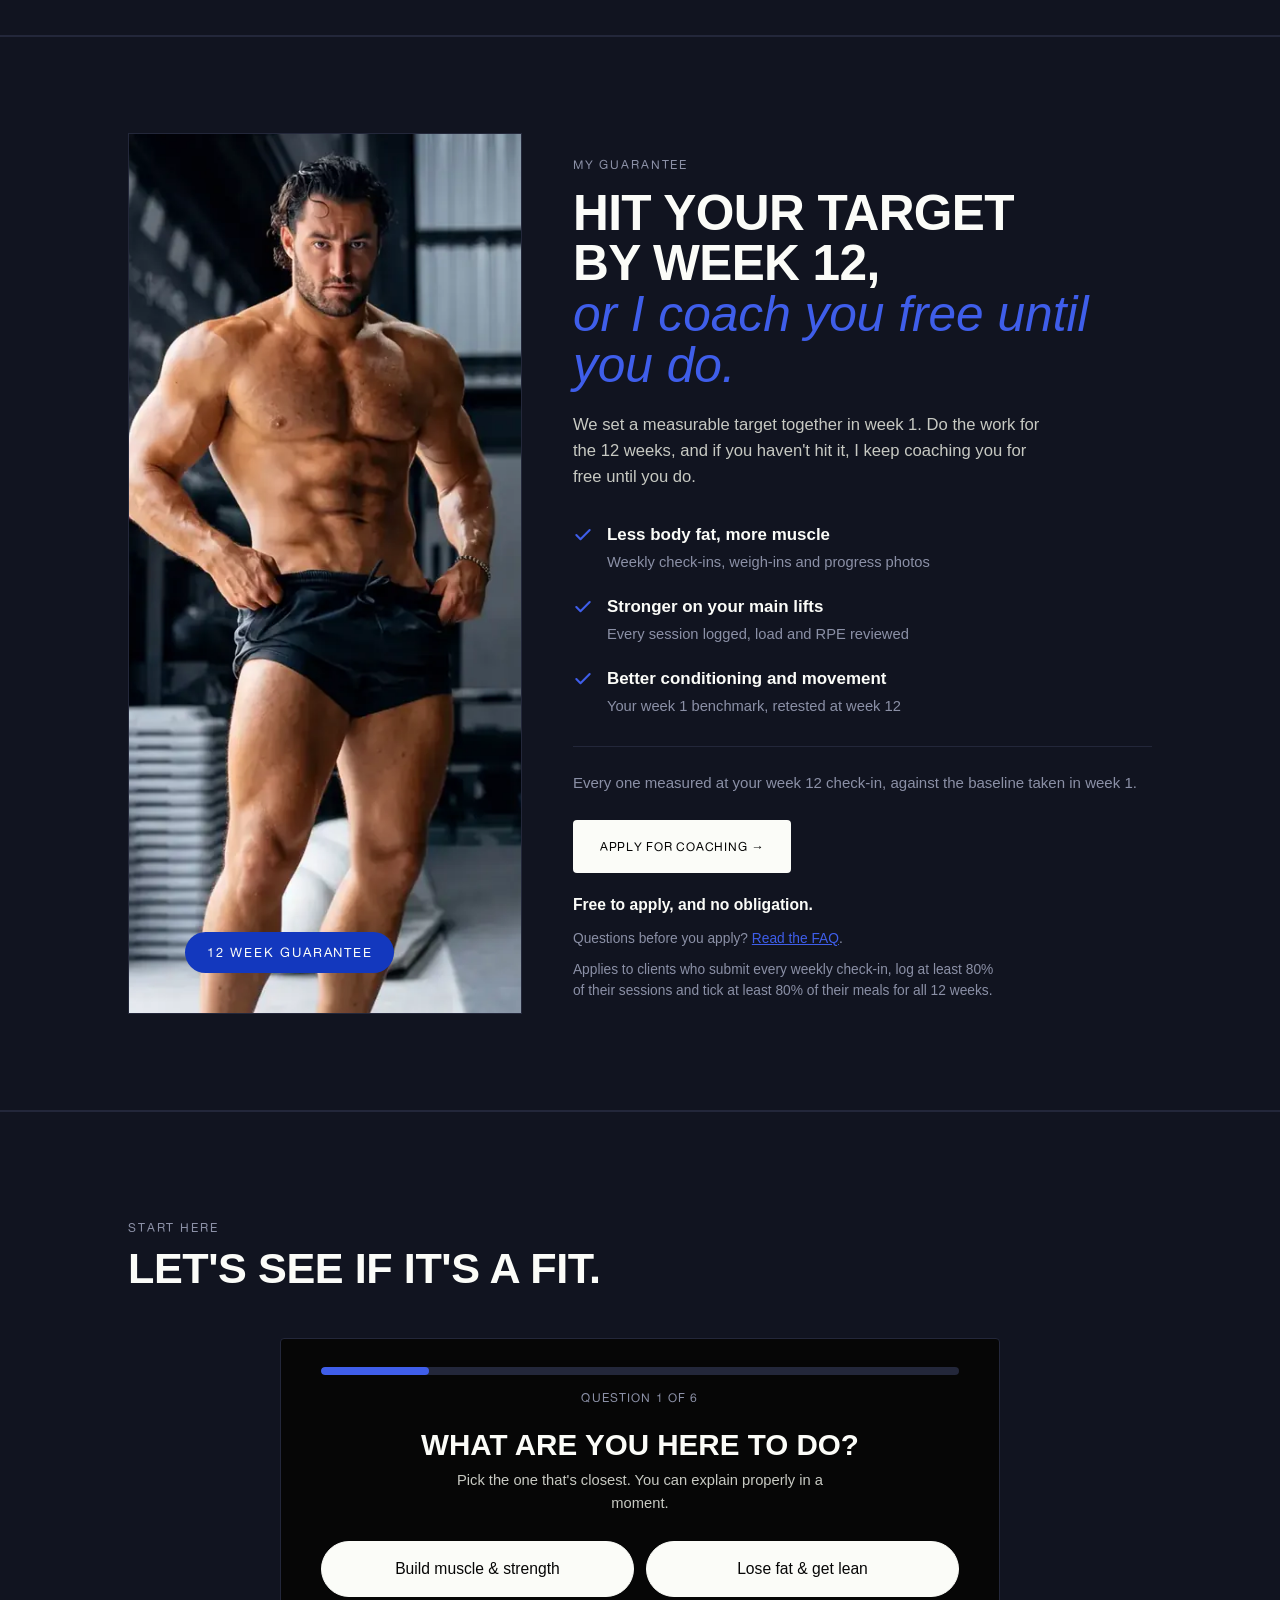
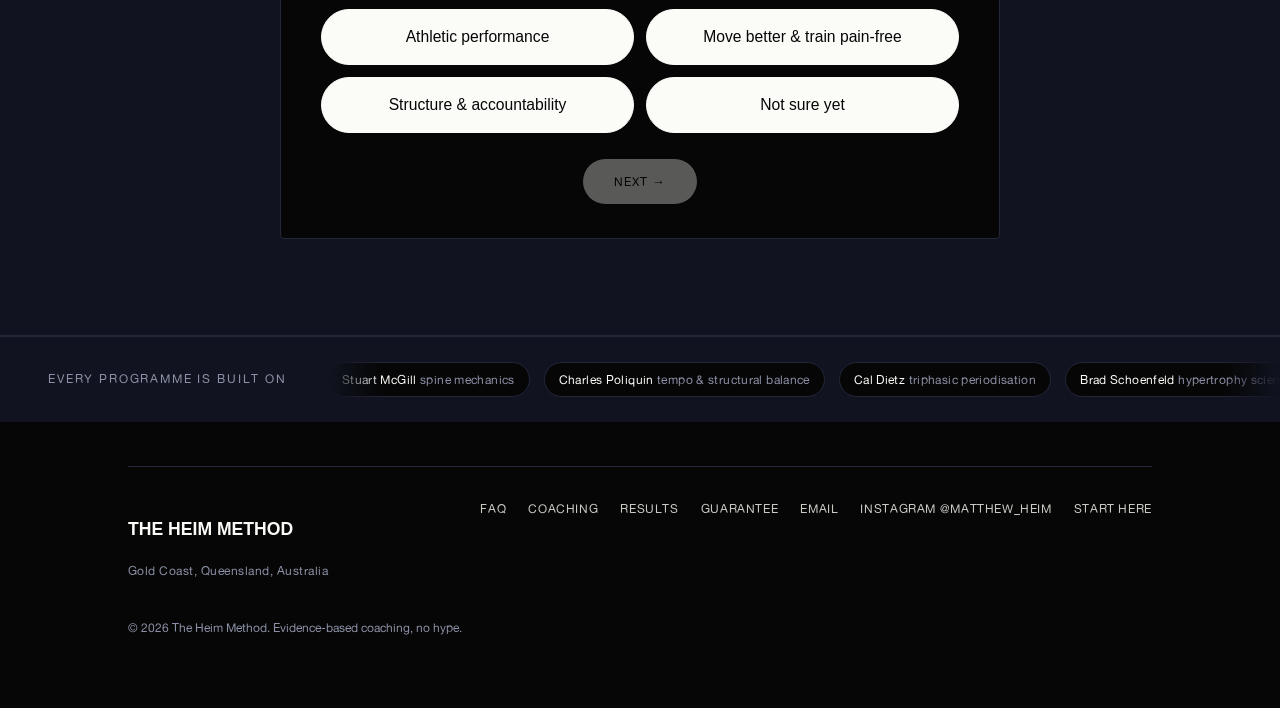
==== commit 8ebffa58: "Update guarantee and commitment to the 12-week offer The guarantee is now a service guarantee: hit t" ====
--- a/index.html
+++ b/index.html
@@ -82,7 +82,7 @@
             <span class="num">01</span>
             <h3>One-on-one online coaching</h3>
             <p>A custom programme delivered through the training app I built myself, with weekly check-ins on load, reps, and recovery. Your plan moves as your life does, not the other way round.</p>
-            <span class="tag">Monthly · Anywhere</span>
+            <span class="tag">12-week minimum · Anywhere</span>
           </div>
         </article>
         <article class="split flip">
@@ -155,8 +155,8 @@
       </div>
       <div class="g-inner">
         <p class="eyebrow">My guarantee</p>
-        <h2 class="g-head">A 180° transformation by week 12,<br><em>or your money back.</em></h2>
-        <p class="g-body">I know you'll be able to transform with my proven system. If you haven't visibly transformed by week 12, I'll completely refund you. The result is on me.</p>
+        <h2 class="g-head">Hit your target by week 12,<br><em>or I coach you free until you do.</em></h2>
+        <p class="g-body">We set a measurable target together in week 1. Do the work for the 12 weeks, and if you haven't hit it, I keep coaching you for free until you do.</p>
 
         <ul class="tick-list">
           <li>
@@ -188,7 +188,7 @@
 
         <p class="g-free">Free to apply, and no obligation.</p>
         <p class="g-fine">Questions before you apply? <a href="faq.html" style="color:var(--blue-bright);">Read the FAQ</a>.</p>
-        <p class="g-fine">Refund applies to clients who complete every scheduled check-in and follow the training and nutrition plan built for them.</p>
+        <p class="g-fine">Applies to clients who submit every weekly check-in, log at least 80% of their sessions and tick at least 80% of their meals for all 12 weeks.</p>
       </div>
       </div>
     </div>
